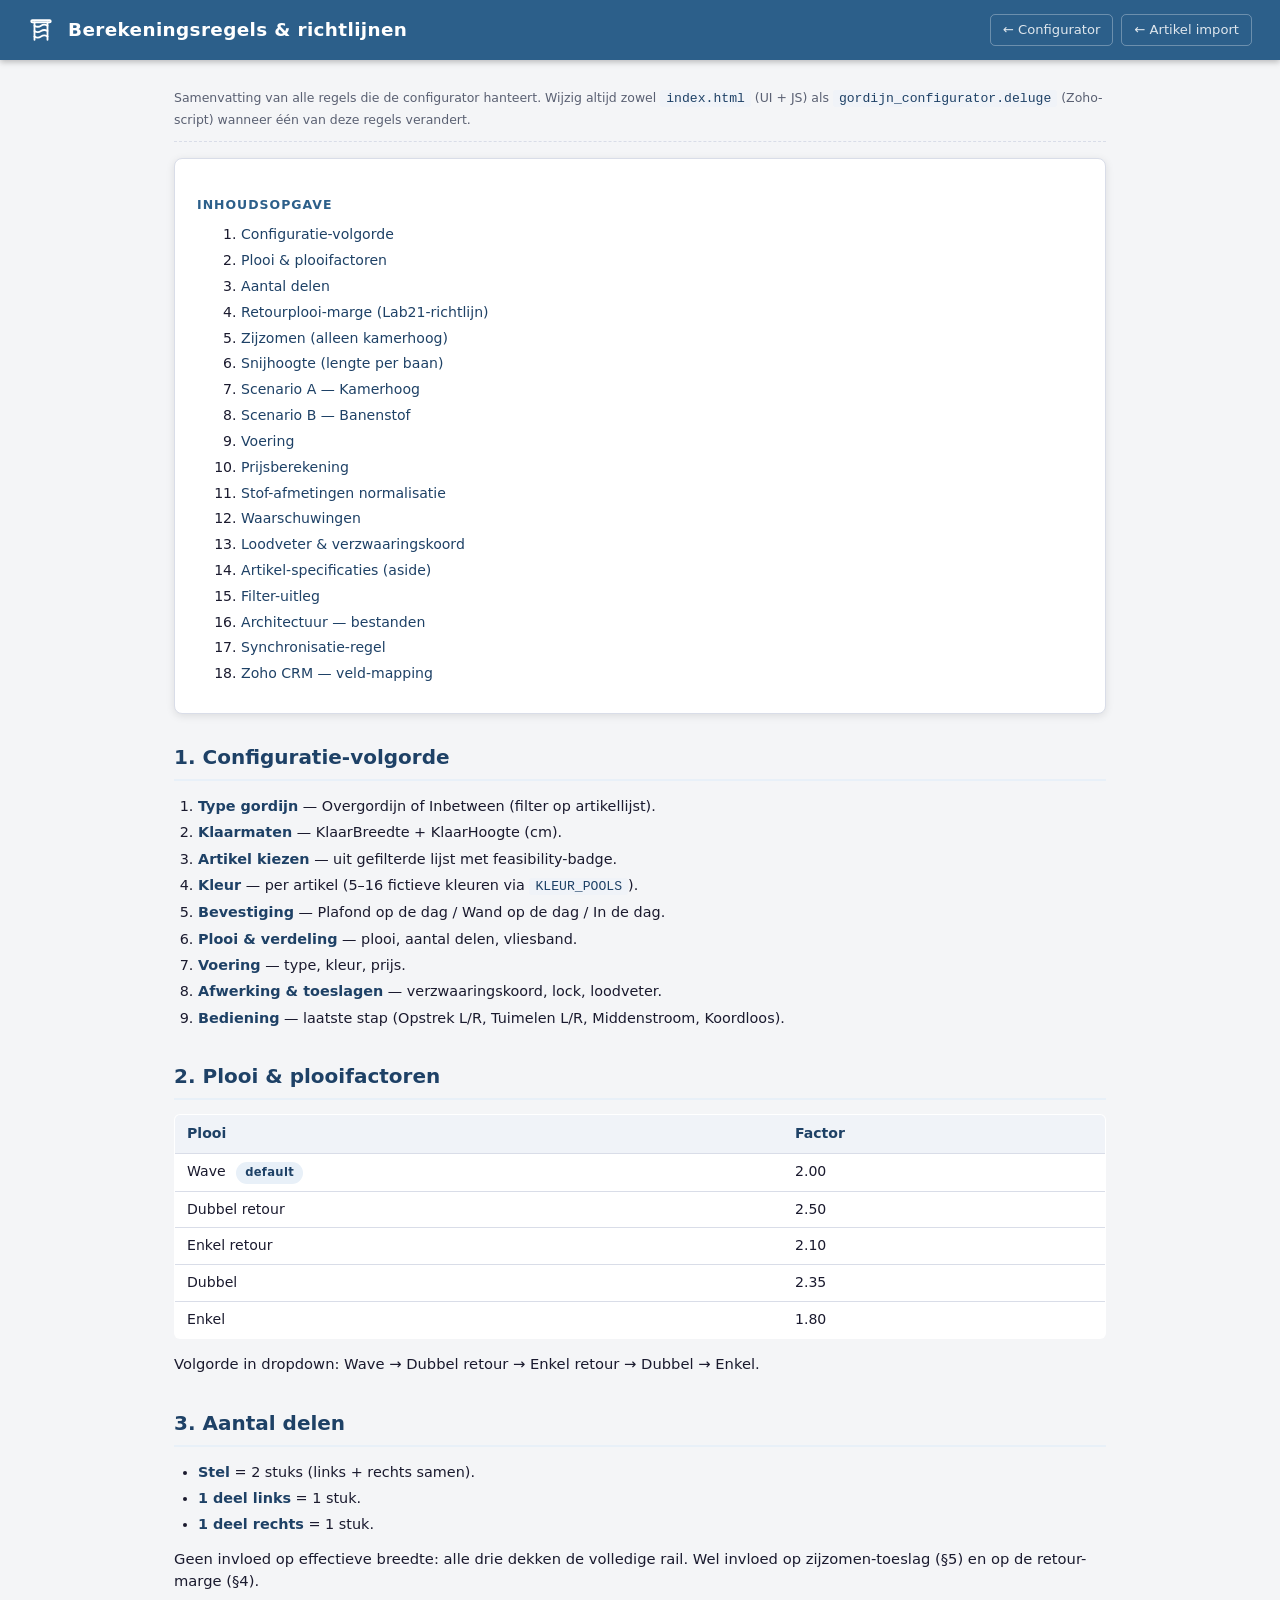
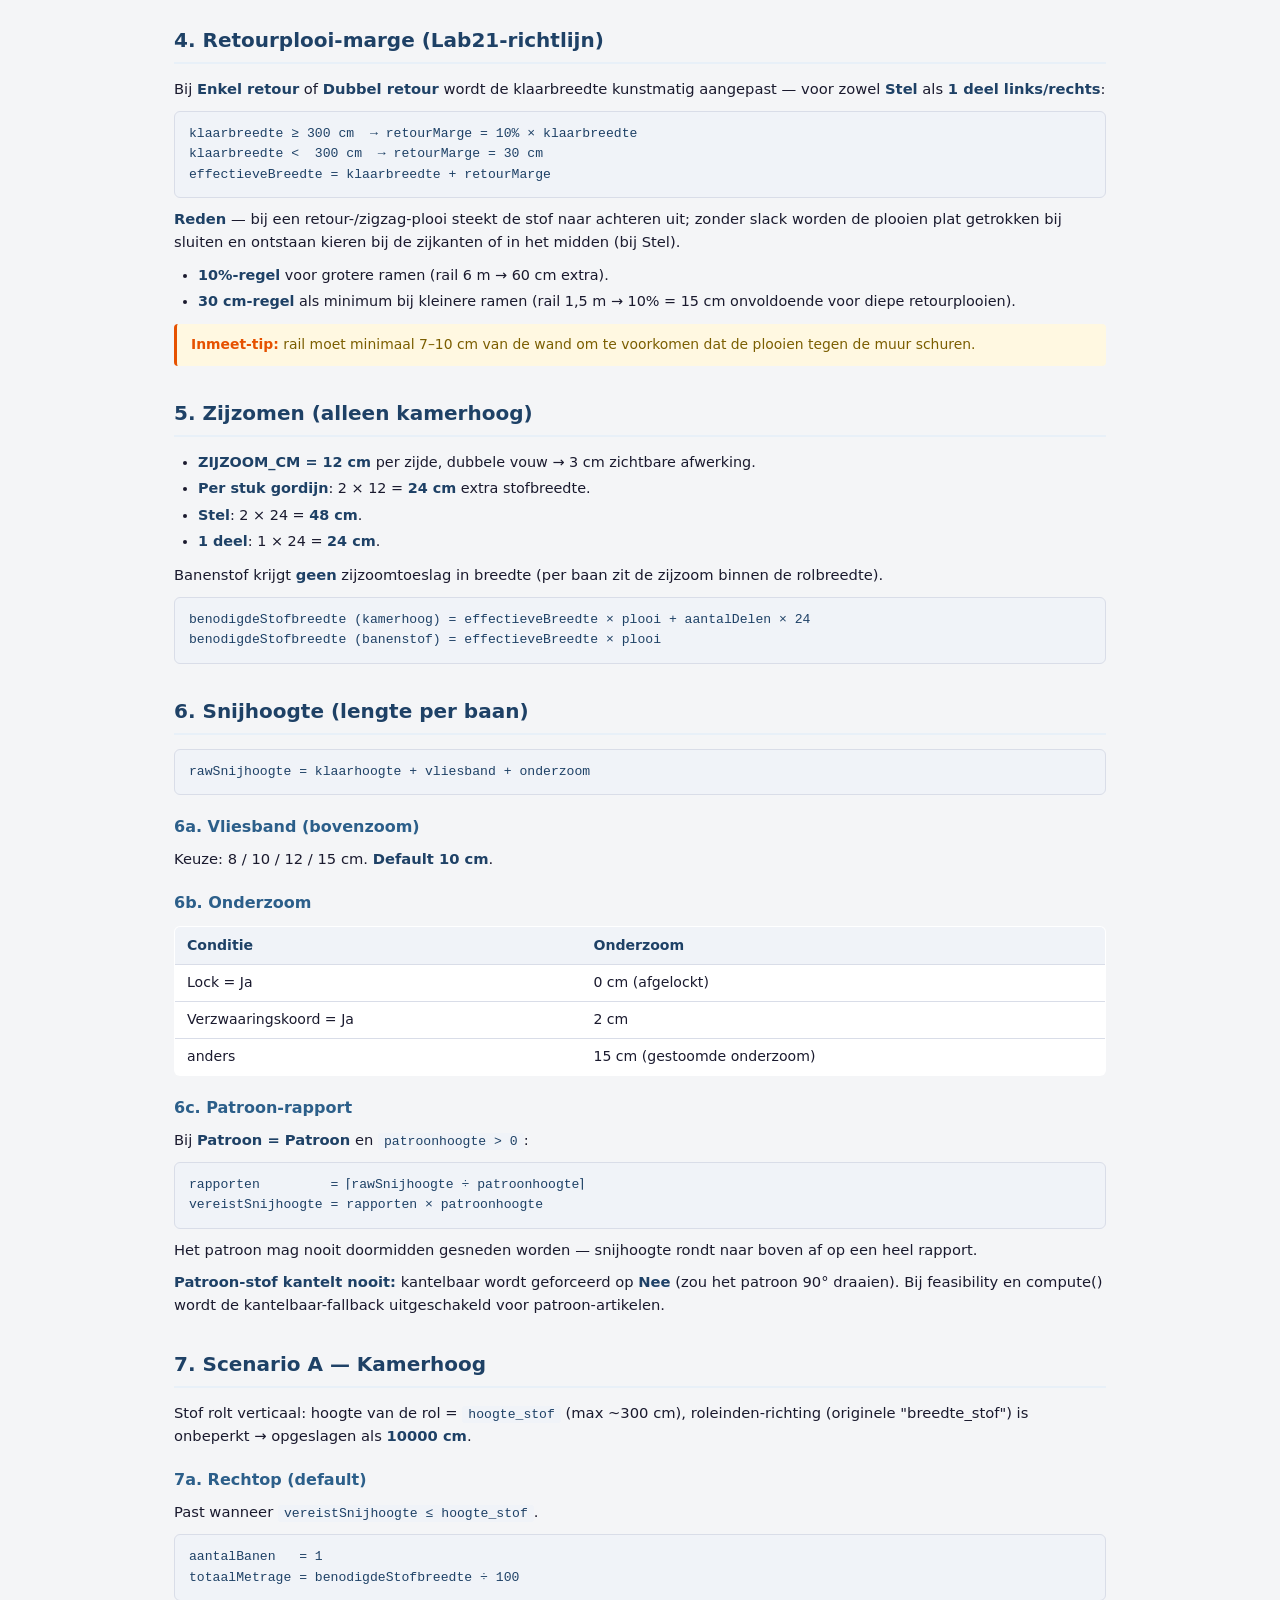
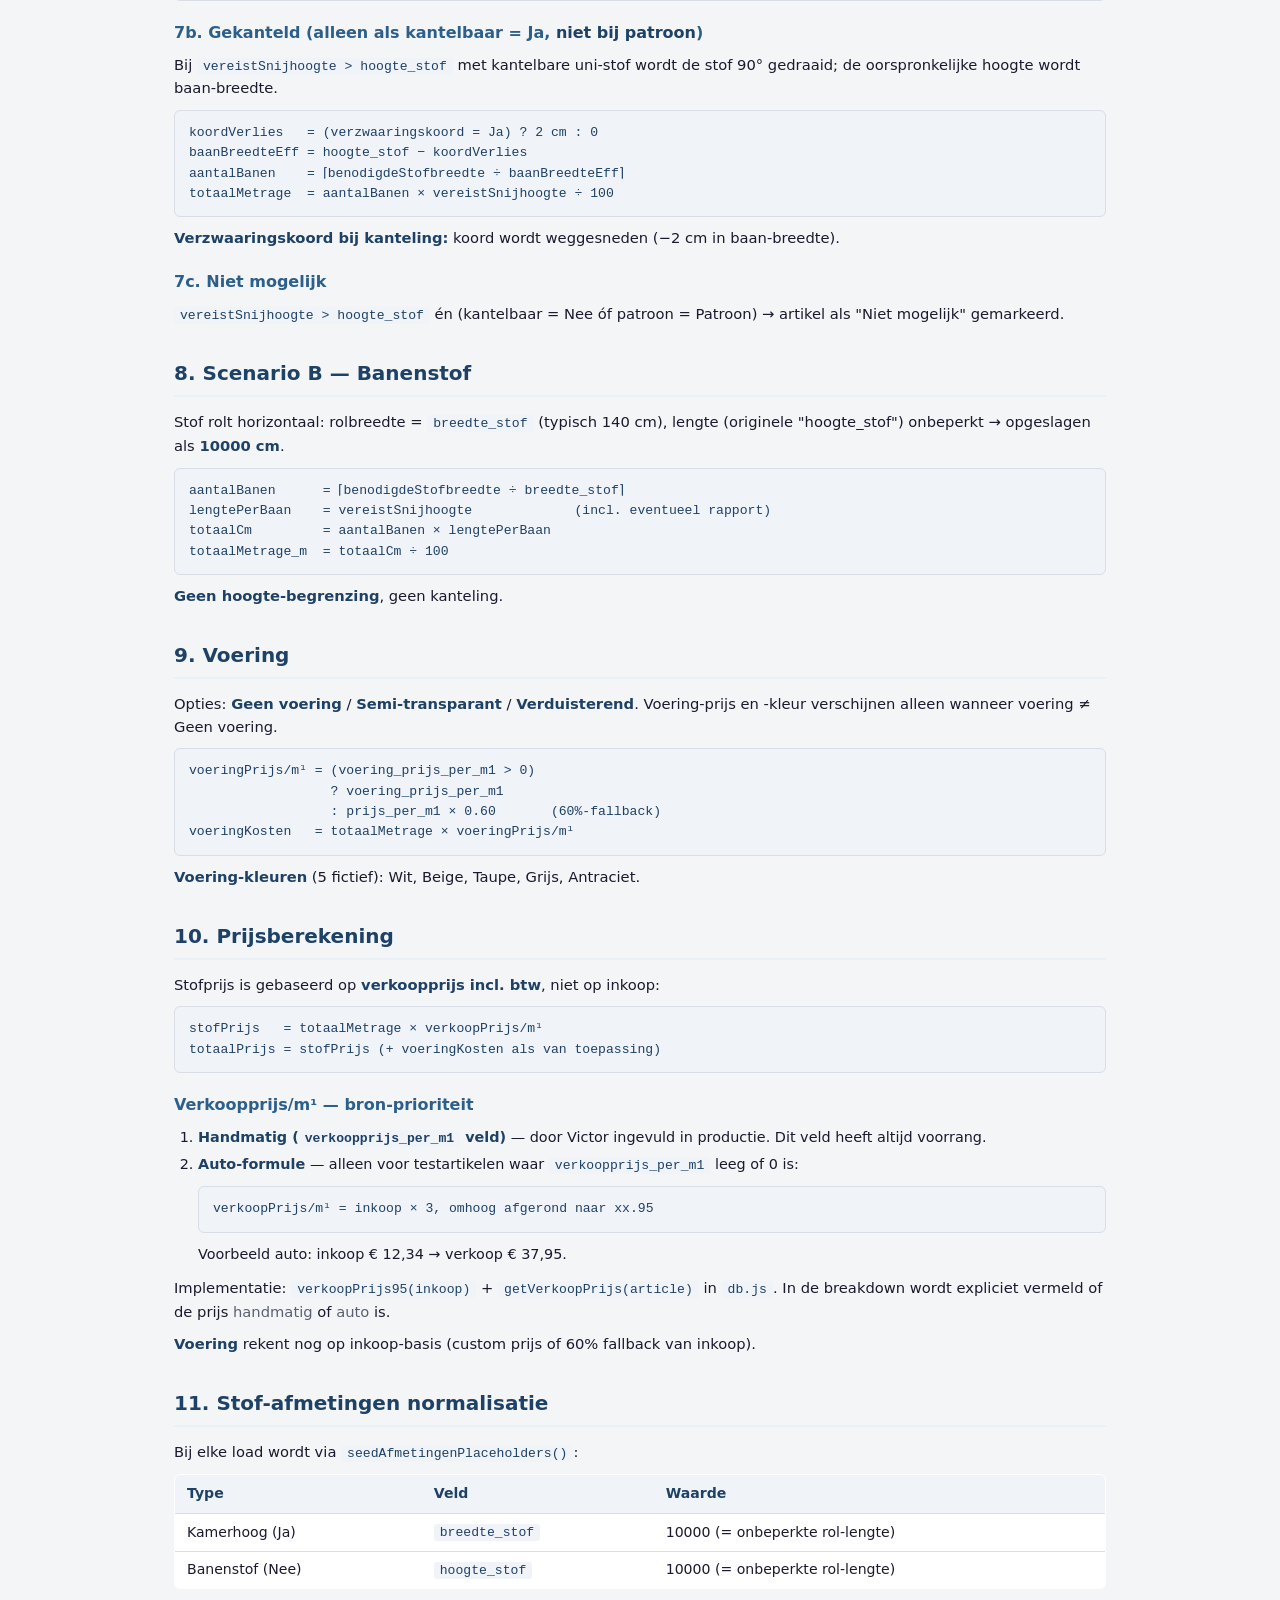
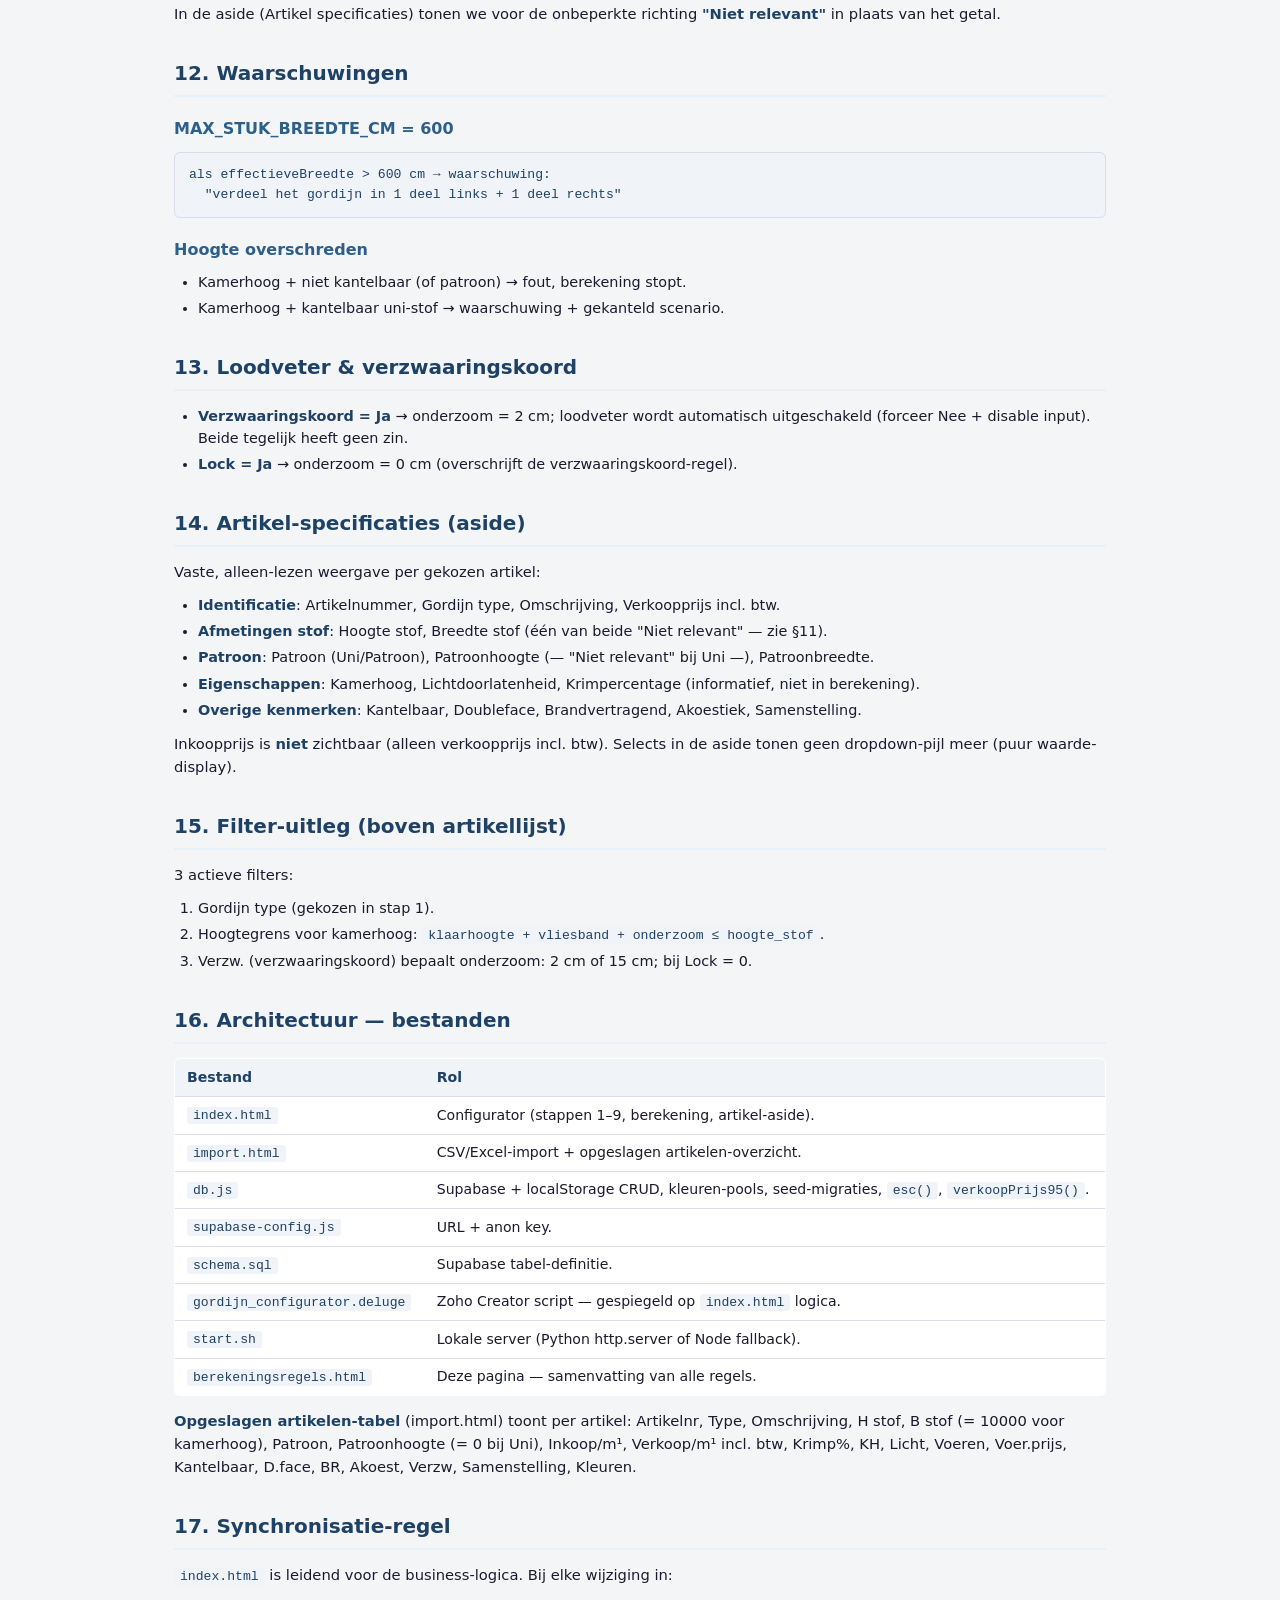
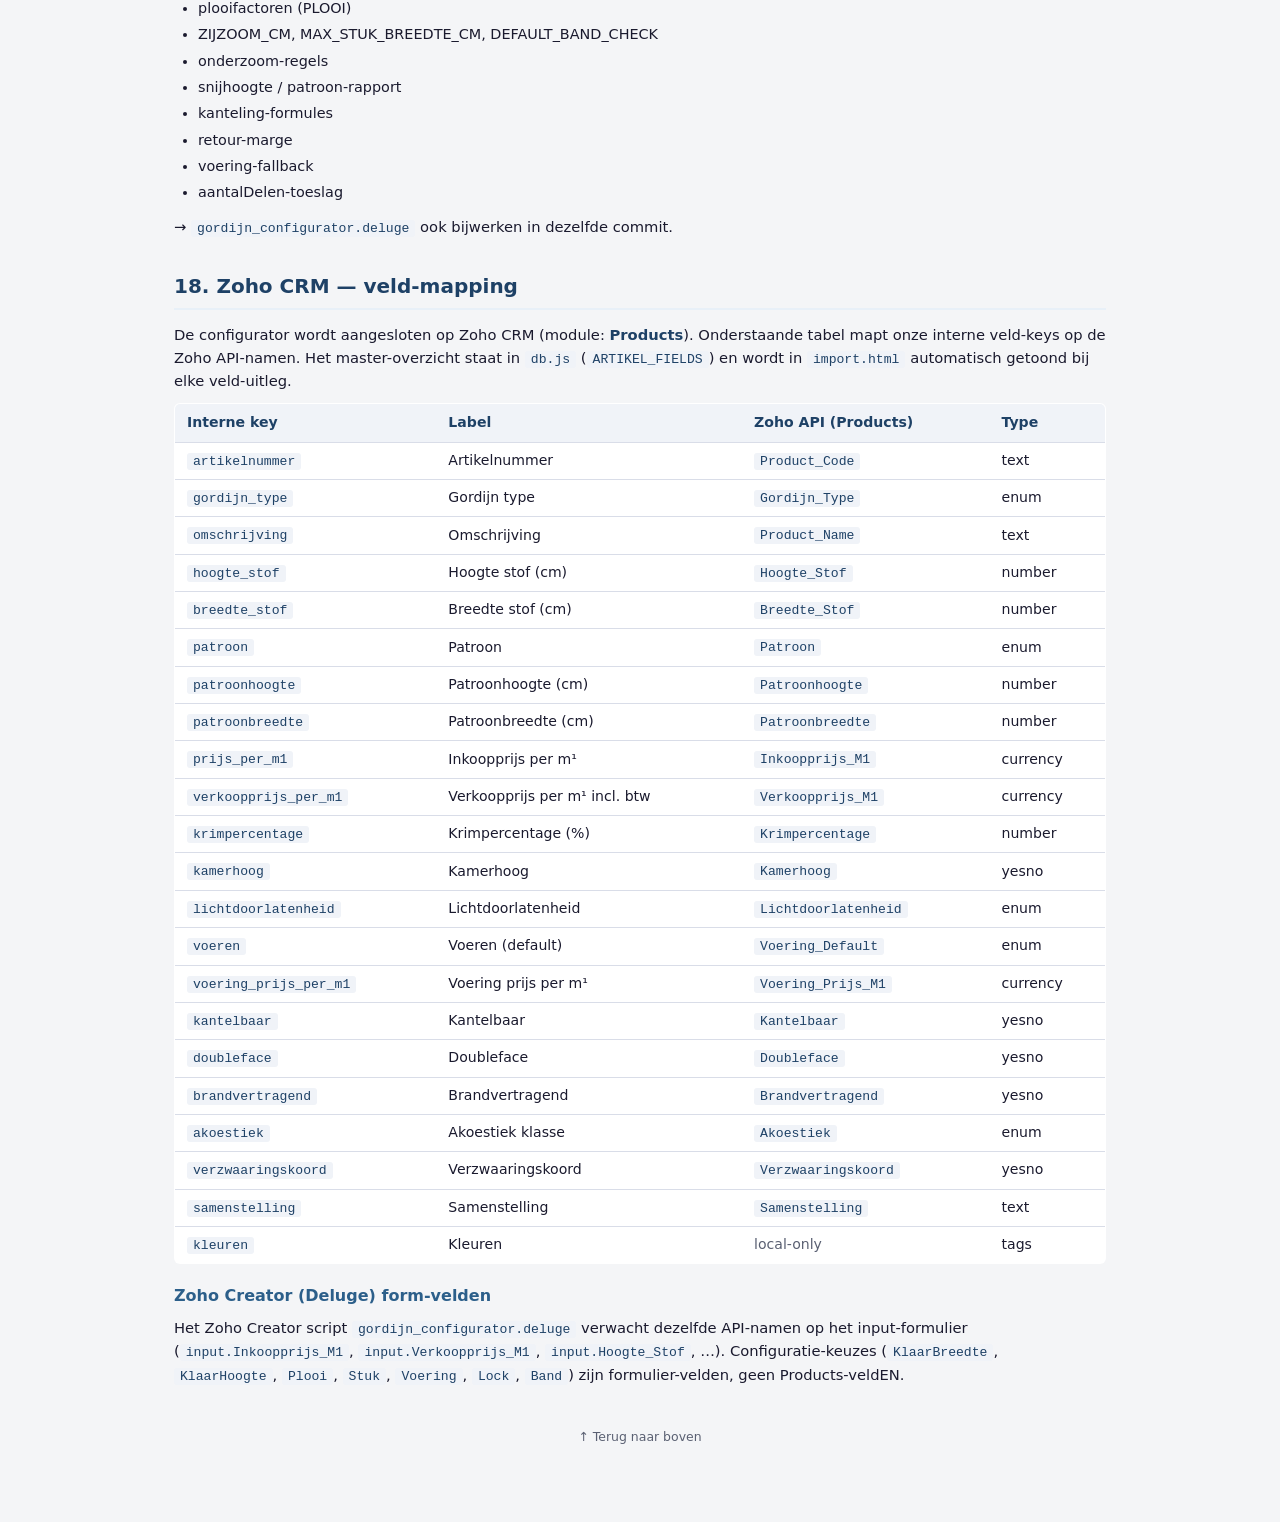
==== berekeningsregels.html @ d389c5d7 "Centralize ARTIKEL_FIELDS, add Zoho CRM mapping, refine pricing rules - ARTIKEL_FIELDS in db.js is n" ====
<!DOCTYPE html>
<html lang="nl">
<head>
  <meta charset="UTF-8" />
  <meta name="viewport" content="width=device-width, initial-scale=1.0" />
  <title>Berekeningsregels — Gordijn Configurator</title>
  <style>
    *, *::before, *::after { box-sizing: border-box; margin: 0; padding: 0; }

    :root {
      --bg:        #f4f5f7;
      --surface:   #ffffff;
      --border:    #d9dde8;
      --accent:    #2c5f8a;
      --accent-lt: #e8f0f8;
      --accent-dk: #1e4166;
      --success:   #2e7d32;
      --error:     #c62828;
      --warn:      #e65100;
      --text:      #1a1a2e;
      --muted:     #5a6072;
      --radius:    8px;
      --shadow:    0 2px 8px rgba(0,0,0,.10);
      --code-bg:   #f0f3f8;
    }

    body {
      font-family: 'Segoe UI', system-ui, sans-serif;
      background: var(--bg);
      color: var(--text);
      min-height: 100vh;
      line-height: 1.55;
    }

    header {
      background: var(--accent); color: #fff; padding: 14px 28px;
      display: flex; align-items: center; gap: 14px;
      box-shadow: 0 2px 6px rgba(0,0,0,.25);
      position: sticky; top: 0; z-index: 100;
    }
    header svg { flex-shrink: 0; }
    header h1 { font-size: 1.15rem; font-weight: 600; letter-spacing: .02em; }
    header nav { margin-left: auto; display: flex; gap: 8px; }
    header nav a {
      color: rgba(255,255,255,.85); text-decoration: none; font-size: .82rem;
      font-weight: 500; padding: 5px 12px; border-radius: 5px;
      border: 1px solid rgba(255,255,255,.3); transition: background .15s;
    }
    header nav a:hover { background: rgba(255,255,255,.15); color: #fff; }

    .page { max-width: 980px; margin: 0 auto; padding: 28px 24px 64px; }

    .toc {
      background: var(--surface); border: 1px solid var(--border);
      border-radius: var(--radius); padding: 16px 22px; margin-bottom: 28px;
      box-shadow: var(--shadow);
    }
    .toc h3 {
      font-size: .78rem; font-weight: 700; text-transform: uppercase;
      letter-spacing: .08em; color: var(--accent); margin-bottom: 10px;
    }
    .toc ol { padding-left: 20px; }
    .toc li { margin-bottom: 4px; font-size: .88rem; }
    .toc a { color: var(--accent-dk); text-decoration: none; }
    .toc a:hover { color: var(--accent); text-decoration: underline; }

    h2 {
      font-size: 1.25rem; font-weight: 700; color: var(--accent-dk);
      margin: 32px 0 14px; padding-bottom: 6px;
      border-bottom: 2px solid var(--accent-lt); scroll-margin-top: 80px;
    }
    h2:first-of-type { margin-top: 0; }
    h3 {
      font-size: 1rem; font-weight: 700; color: var(--accent);
      margin: 20px 0 8px;
    }

    p { margin-bottom: 10px; font-size: .92rem; }

    ul, ol { margin: 8px 0 12px 24px; }
    li { margin-bottom: 4px; font-size: .9rem; }

    pre {
      background: var(--code-bg); border: 1px solid var(--border);
      border-radius: 6px; padding: 12px 14px; margin: 10px 0;
      overflow-x: auto; font-family: 'Courier New', monospace;
      font-size: .82rem; color: var(--accent-dk);
    }
    code {
      background: var(--code-bg); padding: 1px 6px; border-radius: 3px;
      font-family: 'Courier New', monospace; font-size: .82rem;
      color: var(--accent-dk);
    }
    pre code { background: none; padding: 0; }

    table {
      width: 100%; border-collapse: collapse; margin: 10px 0 14px;
      font-size: .88rem; background: var(--surface);
      border: 1px solid var(--border); border-radius: 6px; overflow: hidden;
    }
    thead th {
      background: var(--code-bg); color: var(--accent-dk); font-weight: 700;
      padding: 8px 12px; text-align: left;
      border-bottom: 1px solid var(--border);
    }
    tbody td { padding: 7px 12px; border-bottom: 1px solid var(--border); }
    tbody tr:last-child td { border-bottom: none; }

    blockquote {
      border-left: 3px solid var(--warn); background: #fff8e1;
      padding: 10px 14px; margin: 10px 0; border-radius: 4px;
      font-size: .87rem; color: #7b5e00;
    }
    blockquote strong { color: var(--warn); }

    strong { color: var(--accent-dk); }
    em { color: var(--muted); font-style: normal; }

    .badge {
      display: inline-block; background: var(--accent-lt);
      color: var(--accent-dk); font-size: .72rem; font-weight: 700;
      padding: 2px 9px; border-radius: 12px; margin-left: 6px;
      letter-spacing: .03em;
    }

    .meta {
      font-size: .78rem; color: var(--muted); margin-bottom: 16px;
      padding-bottom: 12px; border-bottom: 1px dashed var(--border);
    }

    .top-link {
      display: inline-block; font-size: .78rem; color: var(--muted);
      text-decoration: none; margin-top: 8px;
    }
    .top-link:hover { color: var(--accent); }
  </style>
</head>
<body>

<header>
  <svg width="26" height="26" viewBox="0 0 24 24" fill="none" stroke="currentColor" stroke-width="1.7" stroke-linecap="round" stroke-linejoin="round">
    <rect x="3" y="3" width="18" height="2" rx="1"/>
    <line x1="6"  y1="5" x2="6"  y2="21"/>
    <line x1="18" y1="5" x2="18" y2="21"/>
    <path d="M6 8 Q9 10 12 8 Q15 6 18 8"/>
    <path d="M6 13 Q9 15 12 13 Q15 11 18 13"/>
    <path d="M6 18 Q9 20 12 18 Q15 16 18 18"/>
  </svg>
  <h1>Berekeningsregels &amp; richtlijnen</h1>
  <nav>
    <a href="index.html">&larr; Configurator</a>
    <a href="import.html">&larr; Artikel import</a>
  </nav>
</header>

<div class="page" id="top">

  <p class="meta">Samenvatting van alle regels die de configurator hanteert. Wijzig altijd zowel <code>index.html</code> (UI + JS) als <code>gordijn_configurator.deluge</code> (Zoho-script) wanneer één van deze regels verandert.</p>

  <div class="toc">
    <h3>Inhoudsopgave</h3>
    <ol>
      <li><a href="#s1">Configuratie-volgorde</a></li>
      <li><a href="#s2">Plooi &amp; plooifactoren</a></li>
      <li><a href="#s3">Aantal delen</a></li>
      <li><a href="#s4">Retourplooi-marge (Lab21-richtlijn)</a></li>
      <li><a href="#s5">Zijzomen (alleen kamerhoog)</a></li>
      <li><a href="#s6">Snijhoogte (lengte per baan)</a></li>
      <li><a href="#s7">Scenario A &mdash; Kamerhoog</a></li>
      <li><a href="#s8">Scenario B &mdash; Banenstof</a></li>
      <li><a href="#s9">Voering</a></li>
      <li><a href="#s10">Prijsberekening</a></li>
      <li><a href="#s11">Stof-afmetingen normalisatie</a></li>
      <li><a href="#s12">Waarschuwingen</a></li>
      <li><a href="#s13">Loodveter &amp; verzwaaringskoord</a></li>
      <li><a href="#s14">Artikel-specificaties (aside)</a></li>
      <li><a href="#s15">Filter-uitleg</a></li>
      <li><a href="#s16">Architectuur &mdash; bestanden</a></li>
      <li><a href="#s17">Synchronisatie-regel</a></li>
      <li><a href="#s18">Zoho CRM &mdash; veld-mapping</a></li>
    </ol>
  </div>

  <h2 id="s1">1. Configuratie-volgorde</h2>
  <ol>
    <li><strong>Type gordijn</strong> &mdash; Overgordijn of Inbetween (filter op artikellijst).</li>
    <li><strong>Klaarmaten</strong> &mdash; KlaarBreedte + KlaarHoogte (cm).</li>
    <li><strong>Artikel kiezen</strong> &mdash; uit gefilterde lijst met feasibility-badge.</li>
    <li><strong>Kleur</strong> &mdash; per artikel (5&ndash;16 fictieve kleuren via <code>KLEUR_POOLS</code>).</li>
    <li><strong>Bevestiging</strong> &mdash; Plafond op de dag / Wand op de dag / In de dag.</li>
    <li><strong>Plooi &amp; verdeling</strong> &mdash; plooi, aantal delen, vliesband.</li>
    <li><strong>Voering</strong> &mdash; type, kleur, prijs.</li>
    <li><strong>Afwerking &amp; toeslagen</strong> &mdash; verzwaaringskoord, lock, loodveter.</li>
    <li><strong>Bediening</strong> &mdash; laatste stap (Opstrek L/R, Tuimelen L/R, Middenstroom, Koordloos).</li>
  </ol>

  <h2 id="s2">2. Plooi &amp; plooifactoren</h2>
  <table>
    <thead><tr><th>Plooi</th><th>Factor</th></tr></thead>
    <tbody>
      <tr><td>Wave <span class="badge">default</span></td><td>2.00</td></tr>
      <tr><td>Dubbel retour</td><td>2.50</td></tr>
      <tr><td>Enkel retour</td><td>2.10</td></tr>
      <tr><td>Dubbel</td><td>2.35</td></tr>
      <tr><td>Enkel</td><td>1.80</td></tr>
    </tbody>
  </table>
  <p>Volgorde in dropdown: Wave &rarr; Dubbel retour &rarr; Enkel retour &rarr; Dubbel &rarr; Enkel.</p>

  <h2 id="s3">3. Aantal delen</h2>
  <ul>
    <li><strong>Stel</strong> = 2 stuks (links + rechts samen).</li>
    <li><strong>1 deel links</strong> = 1 stuk.</li>
    <li><strong>1 deel rechts</strong> = 1 stuk.</li>
  </ul>
  <p>Geen invloed op effectieve breedte: alle drie dekken de volledige rail. Wel invloed op zijzomen-toeslag (&sect;5) en op de retour-marge (&sect;4).</p>

  <h2 id="s4">4. Retourplooi-marge (Lab21-richtlijn)</h2>
  <p>Bij <strong>Enkel retour</strong> of <strong>Dubbel retour</strong> wordt de klaarbreedte kunstmatig aangepast &mdash; voor zowel <strong>Stel</strong> als <strong>1 deel links/rechts</strong>:</p>
  <pre>klaarbreedte &ge; 300 cm  &rarr; retourMarge = 10% &times; klaarbreedte
klaarbreedte &lt;  300 cm  &rarr; retourMarge = 30 cm
effectieveBreedte = klaarbreedte + retourMarge</pre>
  <p><strong>Reden</strong> &mdash; bij een retour-/zigzag-plooi steekt de stof naar achteren uit; zonder slack worden de plooien plat getrokken bij sluiten en ontstaan kieren bij de zijkanten of in het midden (bij Stel).</p>
  <ul>
    <li><strong>10%-regel</strong> voor grotere ramen (rail 6 m &rarr; 60 cm extra).</li>
    <li><strong>30 cm-regel</strong> als minimum bij kleinere ramen (rail 1,5 m &rarr; 10% = 15 cm onvoldoende voor diepe retourplooien).</li>
  </ul>
  <blockquote><strong>Inmeet-tip:</strong> rail moet minimaal 7&ndash;10 cm van de wand om te voorkomen dat de plooien tegen de muur schuren.</blockquote>

  <h2 id="s5">5. Zijzomen (alleen kamerhoog)</h2>
  <ul>
    <li><strong>ZIJZOOM_CM = 12 cm</strong> per zijde, dubbele vouw &rarr; 3 cm zichtbare afwerking.</li>
    <li><strong>Per stuk gordijn</strong>: 2 &times; 12 = <strong>24 cm</strong> extra stofbreedte.</li>
    <li><strong>Stel</strong>: 2 &times; 24 = <strong>48 cm</strong>.</li>
    <li><strong>1 deel</strong>: 1 &times; 24 = <strong>24 cm</strong>.</li>
  </ul>
  <p>Banenstof krijgt <strong>geen</strong> zijzoomtoeslag in breedte (per baan zit de zijzoom binnen de rolbreedte).</p>
  <pre>benodigdeStofbreedte (kamerhoog) = effectieveBreedte &times; plooi + aantalDelen &times; 24
benodigdeStofbreedte (banenstof) = effectieveBreedte &times; plooi</pre>

  <h2 id="s6">6. Snijhoogte (lengte per baan)</h2>
  <pre>rawSnijhoogte = klaarhoogte + vliesband + onderzoom</pre>

  <h3>6a. Vliesband (bovenzoom)</h3>
  <p>Keuze: 8 / 10 / 12 / 15 cm. <strong>Default 10 cm</strong>.</p>

  <h3>6b. Onderzoom</h3>
  <table>
    <thead><tr><th>Conditie</th><th>Onderzoom</th></tr></thead>
    <tbody>
      <tr><td>Lock = Ja</td><td>0 cm (afgelockt)</td></tr>
      <tr><td>Verzwaaringskoord = Ja</td><td>2 cm</td></tr>
      <tr><td>anders</td><td>15 cm (gestoomde onderzoom)</td></tr>
    </tbody>
  </table>

  <h3>6c. Patroon-rapport</h3>
  <p>Bij <strong>Patroon = Patroon</strong> en <code>patroonhoogte &gt; 0</code>:</p>
  <pre>rapporten         = &lceil;rawSnijhoogte &divide; patroonhoogte&rceil;
vereistSnijhoogte = rapporten &times; patroonhoogte</pre>
  <p>Het patroon mag nooit doormidden gesneden worden &mdash; snijhoogte rondt naar boven af op een heel rapport.</p>
  <p><strong>Patroon-stof kantelt nooit:</strong> kantelbaar wordt geforceerd op <strong>Nee</strong> (zou het patroon 90&deg; draaien). Bij feasibility en compute() wordt de kantelbaar-fallback uitgeschakeld voor patroon-artikelen.</p>

  <h2 id="s7">7. Scenario A &mdash; Kamerhoog</h2>
  <p>Stof rolt verticaal: hoogte van de rol = <code>hoogte_stof</code> (max ~300 cm), roleinden-richting (originele "breedte_stof") is onbeperkt &rarr; opgeslagen als <strong>10000 cm</strong>.</p>

  <h3>7a. Rechtop (default)</h3>
  <p>Past wanneer <code>vereistSnijhoogte &le; hoogte_stof</code>.</p>
  <pre>aantalBanen   = 1
totaalMetrage = benodigdeStofbreedte &divide; 100</pre>

  <h3>7b. Gekanteld (alleen als kantelbaar = Ja, <strong>niet bij patroon</strong>)</h3>
  <p>Bij <code>vereistSnijhoogte &gt; hoogte_stof</code> met kantelbare uni-stof wordt de stof 90&deg; gedraaid; de oorspronkelijke hoogte wordt baan-breedte.</p>
  <pre>koordVerlies   = (verzwaaringskoord = Ja) ? 2 cm : 0
baanBreedteEff = hoogte_stof &minus; koordVerlies
aantalBanen    = &lceil;benodigdeStofbreedte &divide; baanBreedteEff&rceil;
totaalMetrage  = aantalBanen &times; vereistSnijhoogte &divide; 100</pre>
  <p><strong>Verzwaaringskoord bij kanteling:</strong> koord wordt weggesneden (&minus;2 cm in baan-breedte).</p>

  <h3>7c. Niet mogelijk</h3>
  <p><code>vereistSnijhoogte &gt; hoogte_stof</code> &eacute;n (kantelbaar = Nee &oacute;f patroon = Patroon) &rarr; artikel als "Niet mogelijk" gemarkeerd.</p>

  <h2 id="s8">8. Scenario B &mdash; Banenstof</h2>
  <p>Stof rolt horizontaal: rolbreedte = <code>breedte_stof</code> (typisch 140 cm), lengte (originele "hoogte_stof") onbeperkt &rarr; opgeslagen als <strong>10000 cm</strong>.</p>
  <pre>aantalBanen      = &lceil;benodigdeStofbreedte &divide; breedte_stof&rceil;
lengtePerBaan    = vereistSnijhoogte             (incl. eventueel rapport)
totaalCm         = aantalBanen &times; lengtePerBaan
totaalMetrage_m  = totaalCm &divide; 100</pre>
  <p><strong>Geen hoogte-begrenzing</strong>, geen kanteling.</p>

  <h2 id="s9">9. Voering</h2>
  <p>Opties: <strong>Geen voering</strong> / <strong>Semi-transparant</strong> / <strong>Verduisterend</strong>. Voering-prijs en -kleur verschijnen alleen wanneer voering &ne; Geen voering.</p>
  <pre>voeringPrijs/m¹ = (voering_prijs_per_m1 &gt; 0)
                  ? voering_prijs_per_m1
                  : prijs_per_m1 &times; 0.60       (60%-fallback)
voeringKosten   = totaalMetrage &times; voeringPrijs/m¹</pre>
  <p><strong>Voering-kleuren</strong> (5 fictief): Wit, Beige, Taupe, Grijs, Antraciet.</p>

  <h2 id="s10">10. Prijsberekening</h2>
  <p>Stofprijs is gebaseerd op <strong>verkoopprijs incl. btw</strong>, niet op inkoop:</p>
  <pre>stofPrijs   = totaalMetrage &times; verkoopPrijs/m¹
totaalPrijs = stofPrijs (+ voeringKosten als van toepassing)</pre>

  <h3>Verkoopprijs/m¹ &mdash; bron-prioriteit</h3>
  <ol>
    <li><strong>Handmatig (<code>verkoopprijs_per_m1</code> veld)</strong> &mdash; door Victor ingevuld in productie. Dit veld heeft altijd voorrang.</li>
    <li><strong>Auto-formule</strong> &mdash; alleen voor testartikelen waar <code>verkoopprijs_per_m1</code> leeg of 0 is:
      <pre>verkoopPrijs/m¹ = inkoop &times; 3, omhoog afgerond naar xx.95</pre>
      Voorbeeld auto: inkoop &euro;&nbsp;12,34 &rarr; verkoop &euro;&nbsp;37,95.
    </li>
  </ol>
  <p>Implementatie: <code>verkoopPrijs95(inkoop)</code> + <code>getVerkoopPrijs(article)</code> in <code>db.js</code>. In de breakdown wordt expliciet vermeld of de prijs <em>handmatig</em> of <em>auto</em> is.</p>
  <p><strong>Voering</strong> rekent nog op inkoop-basis (custom prijs of 60% fallback van inkoop).</p>

  <h2 id="s11">11. Stof-afmetingen normalisatie</h2>
  <p>Bij elke load wordt via <code>seedAfmetingenPlaceholders()</code>:</p>
  <table>
    <thead><tr><th>Type</th><th>Veld</th><th>Waarde</th></tr></thead>
    <tbody>
      <tr><td>Kamerhoog (Ja)</td><td><code>breedte_stof</code></td><td>10000 (= onbeperkte rol-lengte)</td></tr>
      <tr><td>Banenstof (Nee)</td><td><code>hoogte_stof</code></td><td>10000 (= onbeperkte rol-lengte)</td></tr>
    </tbody>
  </table>
  <p>In de aside (Artikel specificaties) tonen we voor de onbeperkte richting <strong>"Niet relevant"</strong> in plaats van het getal.</p>

  <h2 id="s12">12. Waarschuwingen</h2>

  <h3>MAX_STUK_BREEDTE_CM = 600</h3>
  <pre>als effectieveBreedte &gt; 600 cm &rarr; waarschuwing:
  "verdeel het gordijn in 1 deel links + 1 deel rechts"</pre>

  <h3>Hoogte overschreden</h3>
  <ul>
    <li>Kamerhoog + niet kantelbaar (of patroon) &rarr; fout, berekening stopt.</li>
    <li>Kamerhoog + kantelbaar uni-stof &rarr; waarschuwing + gekanteld scenario.</li>
  </ul>

  <h2 id="s13">13. Loodveter &amp; verzwaaringskoord</h2>
  <ul>
    <li><strong>Verzwaaringskoord = Ja</strong> &rarr; onderzoom = 2 cm; loodveter wordt automatisch uitgeschakeld (forceer Nee + disable input). Beide tegelijk heeft geen zin.</li>
    <li><strong>Lock = Ja</strong> &rarr; onderzoom = 0 cm (overschrijft de verzwaaringskoord-regel).</li>
  </ul>

  <h2 id="s14">14. Artikel-specificaties (aside)</h2>
  <p>Vaste, alleen-lezen weergave per gekozen artikel:</p>
  <ul>
    <li><strong>Identificatie</strong>: Artikelnummer, Gordijn type, Omschrijving, Verkoopprijs incl. btw.</li>
    <li><strong>Afmetingen stof</strong>: Hoogte stof, Breedte stof (&eacute;&eacute;n van beide "Niet relevant" &mdash; zie &sect;11).</li>
    <li><strong>Patroon</strong>: Patroon (Uni/Patroon), Patroonhoogte (&mdash; "Niet relevant" bij Uni &mdash;), Patroonbreedte.</li>
    <li><strong>Eigenschappen</strong>: Kamerhoog, Lichtdoorlatenheid, Krimpercentage (informatief, niet in berekening).</li>
    <li><strong>Overige kenmerken</strong>: Kantelbaar, Doubleface, Brandvertragend, Akoestiek, Samenstelling.</li>
  </ul>
  <p>Inkoopprijs is <strong>niet</strong> zichtbaar (alleen verkoopprijs incl. btw). Selects in de aside tonen geen dropdown-pijl meer (puur waarde-display).</p>

  <h2 id="s15">15. Filter-uitleg (boven artikellijst)</h2>
  <p>3 actieve filters:</p>
  <ol>
    <li>Gordijn type (gekozen in stap 1).</li>
    <li>Hoogtegrens voor kamerhoog: <code>klaarhoogte + vliesband + onderzoom &le; hoogte_stof</code>.</li>
    <li>Verzw. (verzwaaringskoord) bepaalt onderzoom: 2 cm of 15 cm; bij Lock = 0.</li>
  </ol>

  <h2 id="s16">16. Architectuur &mdash; bestanden</h2>
  <table>
    <thead><tr><th>Bestand</th><th>Rol</th></tr></thead>
    <tbody>
      <tr><td><code>index.html</code></td><td>Configurator (stappen 1&ndash;9, berekening, artikel-aside).</td></tr>
      <tr><td><code>import.html</code></td><td>CSV/Excel-import + opgeslagen artikelen-overzicht.</td></tr>
      <tr><td><code>db.js</code></td><td>Supabase + localStorage CRUD, kleuren-pools, seed-migraties, <code>esc()</code>, <code>verkoopPrijs95()</code>.</td></tr>
      <tr><td><code>supabase-config.js</code></td><td>URL + anon key.</td></tr>
      <tr><td><code>schema.sql</code></td><td>Supabase tabel-definitie.</td></tr>
      <tr><td><code>gordijn_configurator.deluge</code></td><td>Zoho Creator script &mdash; gespiegeld op <code>index.html</code> logica.</td></tr>
      <tr><td><code>start.sh</code></td><td>Lokale server (Python http.server of Node fallback).</td></tr>
      <tr><td><code>berekeningsregels.html</code></td><td>Deze pagina &mdash; samenvatting van alle regels.</td></tr>
    </tbody>
  </table>
  <p><strong>Opgeslagen artikelen-tabel</strong> (import.html) toont per artikel: Artikelnr, Type, Omschrijving, H stof, B stof (= 10000 voor kamerhoog), Patroon, Patroonhoogte (= 0 bij Uni), Inkoop/m¹, Verkoop/m¹ incl. btw, Krimp%, KH, Licht, Voeren, Voer.prijs, Kantelbaar, D.face, BR, Akoest, Verzw, Samenstelling, Kleuren.</p>

  <h2 id="s17">17. Synchronisatie-regel</h2>
  <p><code>index.html</code> is leidend voor de business-logica. Bij elke wijziging in:</p>
  <ul>
    <li>plooifactoren (PLOOI)</li>
    <li>ZIJZOOM_CM, MAX_STUK_BREEDTE_CM, DEFAULT_BAND_CHECK</li>
    <li>onderzoom-regels</li>
    <li>snijhoogte / patroon-rapport</li>
    <li>kanteling-formules</li>
    <li>retour-marge</li>
    <li>voering-fallback</li>
    <li>aantalDelen-toeslag</li>
  </ul>
  <p>&rarr; <code>gordijn_configurator.deluge</code> ook bijwerken in dezelfde commit.</p>

  <h2 id="s18">18. Zoho CRM &mdash; veld-mapping</h2>
  <p>De configurator wordt aangesloten op Zoho CRM (module: <strong>Products</strong>). Onderstaande tabel mapt onze interne veld-keys op de Zoho API-namen. Het master-overzicht staat in <code>db.js</code> (<code>ARTIKEL_FIELDS</code>) en wordt in <code>import.html</code> automatisch getoond bij elke veld-uitleg.</p>
  <table>
    <thead><tr><th>Interne key</th><th>Label</th><th>Zoho API (Products)</th><th>Type</th></tr></thead>
    <tbody>
      <tr><td><code>artikelnummer</code></td><td>Artikelnummer</td><td><code>Product_Code</code></td><td>text</td></tr>
      <tr><td><code>gordijn_type</code></td><td>Gordijn type</td><td><code>Gordijn_Type</code></td><td>enum</td></tr>
      <tr><td><code>omschrijving</code></td><td>Omschrijving</td><td><code>Product_Name</code></td><td>text</td></tr>
      <tr><td><code>hoogte_stof</code></td><td>Hoogte stof (cm)</td><td><code>Hoogte_Stof</code></td><td>number</td></tr>
      <tr><td><code>breedte_stof</code></td><td>Breedte stof (cm)</td><td><code>Breedte_Stof</code></td><td>number</td></tr>
      <tr><td><code>patroon</code></td><td>Patroon</td><td><code>Patroon</code></td><td>enum</td></tr>
      <tr><td><code>patroonhoogte</code></td><td>Patroonhoogte (cm)</td><td><code>Patroonhoogte</code></td><td>number</td></tr>
      <tr><td><code>patroonbreedte</code></td><td>Patroonbreedte (cm)</td><td><code>Patroonbreedte</code></td><td>number</td></tr>
      <tr><td><code>prijs_per_m1</code></td><td>Inkoopprijs per m¹</td><td><code>Inkoopprijs_M1</code></td><td>currency</td></tr>
      <tr><td><code>verkoopprijs_per_m1</code></td><td>Verkoopprijs per m¹ incl. btw</td><td><code>Verkoopprijs_M1</code></td><td>currency</td></tr>
      <tr><td><code>krimpercentage</code></td><td>Krimpercentage (%)</td><td><code>Krimpercentage</code></td><td>number</td></tr>
      <tr><td><code>kamerhoog</code></td><td>Kamerhoog</td><td><code>Kamerhoog</code></td><td>yesno</td></tr>
      <tr><td><code>lichtdoorlatenheid</code></td><td>Lichtdoorlatenheid</td><td><code>Lichtdoorlatenheid</code></td><td>enum</td></tr>
      <tr><td><code>voeren</code></td><td>Voeren (default)</td><td><code>Voering_Default</code></td><td>enum</td></tr>
      <tr><td><code>voering_prijs_per_m1</code></td><td>Voering prijs per m¹</td><td><code>Voering_Prijs_M1</code></td><td>currency</td></tr>
      <tr><td><code>kantelbaar</code></td><td>Kantelbaar</td><td><code>Kantelbaar</code></td><td>yesno</td></tr>
      <tr><td><code>doubleface</code></td><td>Doubleface</td><td><code>Doubleface</code></td><td>yesno</td></tr>
      <tr><td><code>brandvertragend</code></td><td>Brandvertragend</td><td><code>Brandvertragend</code></td><td>yesno</td></tr>
      <tr><td><code>akoestiek</code></td><td>Akoestiek klasse</td><td><code>Akoestiek</code></td><td>enum</td></tr>
      <tr><td><code>verzwaaringskoord</code></td><td>Verzwaaringskoord</td><td><code>Verzwaaringskoord</code></td><td>yesno</td></tr>
      <tr><td><code>samenstelling</code></td><td>Samenstelling</td><td><code>Samenstelling</code></td><td>text</td></tr>
      <tr><td><code>kleuren</code></td><td>Kleuren</td><td><em>local-only</em></td><td>tags</td></tr>
    </tbody>
  </table>

  <h3>Zoho Creator (Deluge) form-velden</h3>
  <p>Het Zoho Creator script <code>gordijn_configurator.deluge</code> verwacht dezelfde API-namen op het input-formulier (<code>input.Inkoopprijs_M1</code>, <code>input.Verkoopprijs_M1</code>, <code>input.Hoogte_Stof</code>, &hellip;). Configuratie-keuzes (<code>KlaarBreedte</code>, <code>KlaarHoogte</code>, <code>Plooi</code>, <code>Stuk</code>, <code>Voering</code>, <code>Lock</code>, <code>Band</code>) zijn formulier-velden, geen Products-veldEN.</p>

  <p style="text-align:center;margin-top:32px"><a href="#top" class="top-link">&uarr; Terug naar boven</a></p>

</div>

</body>
</html>
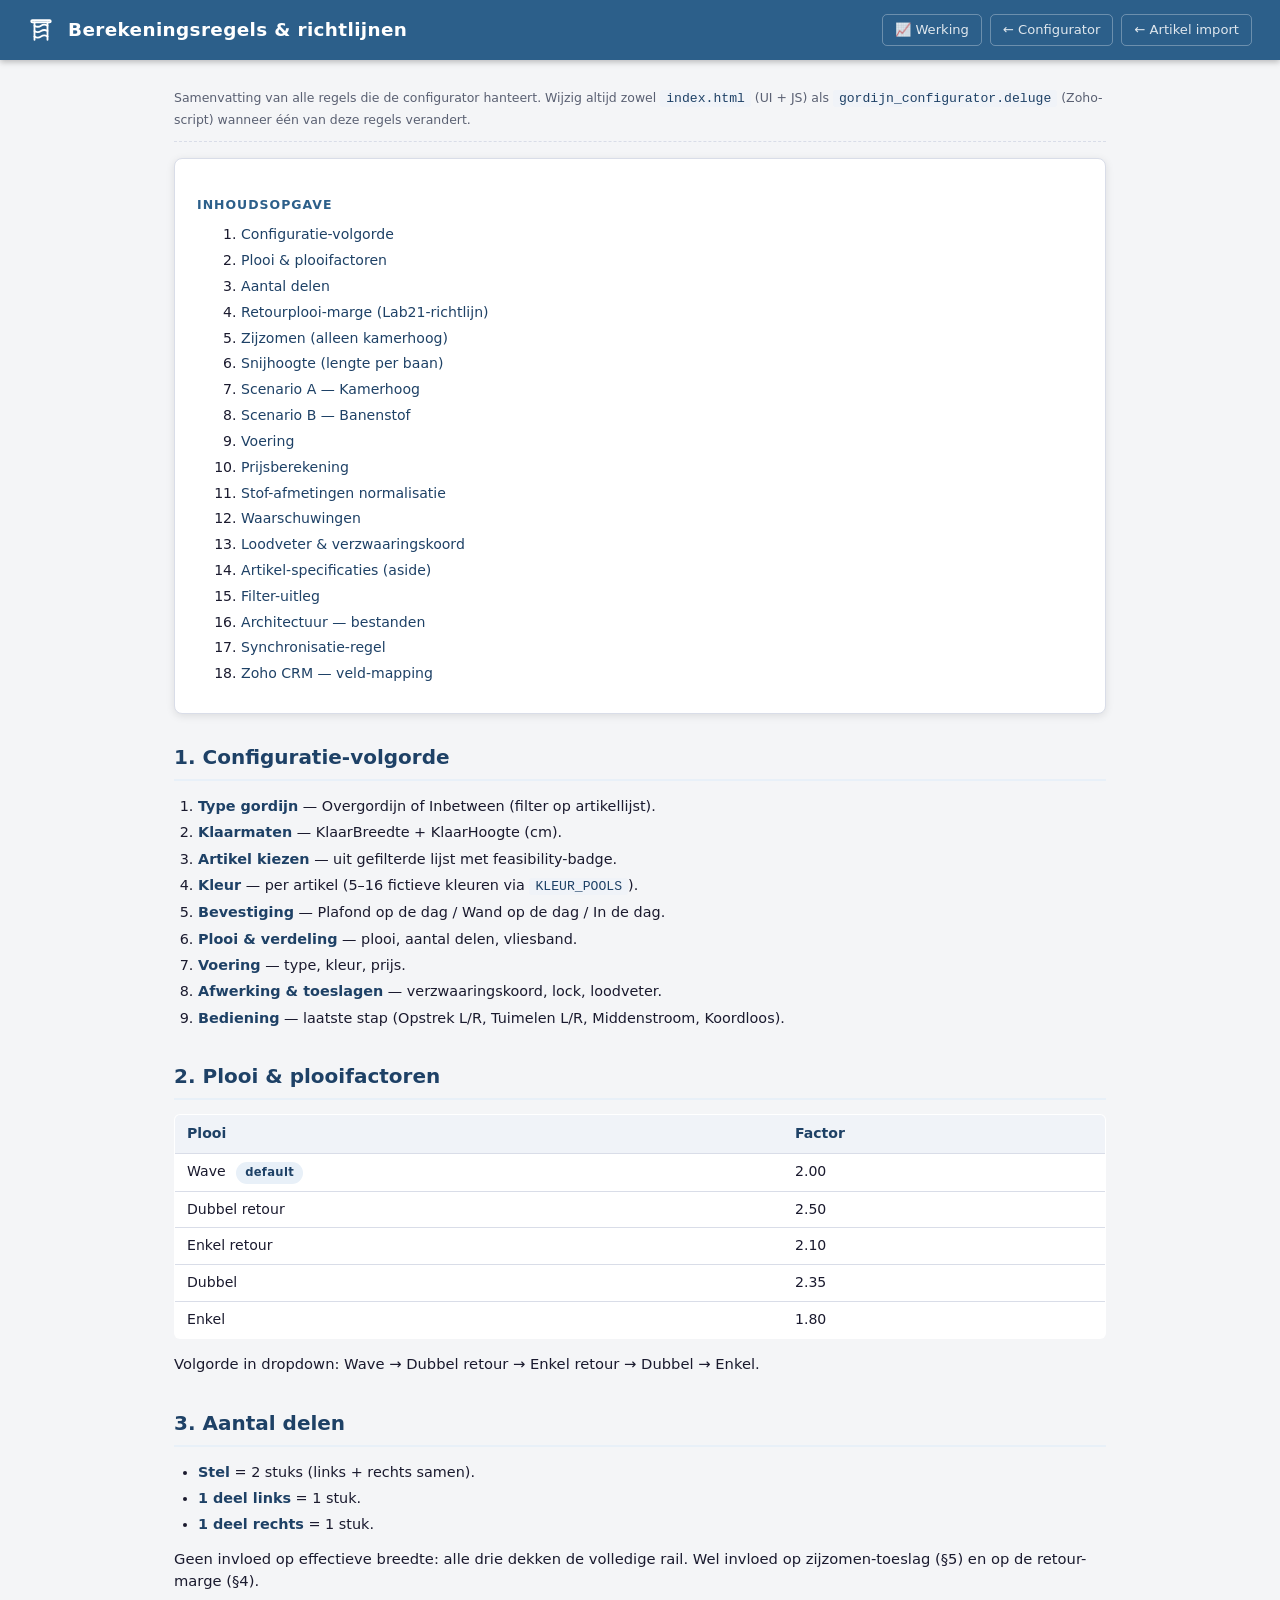
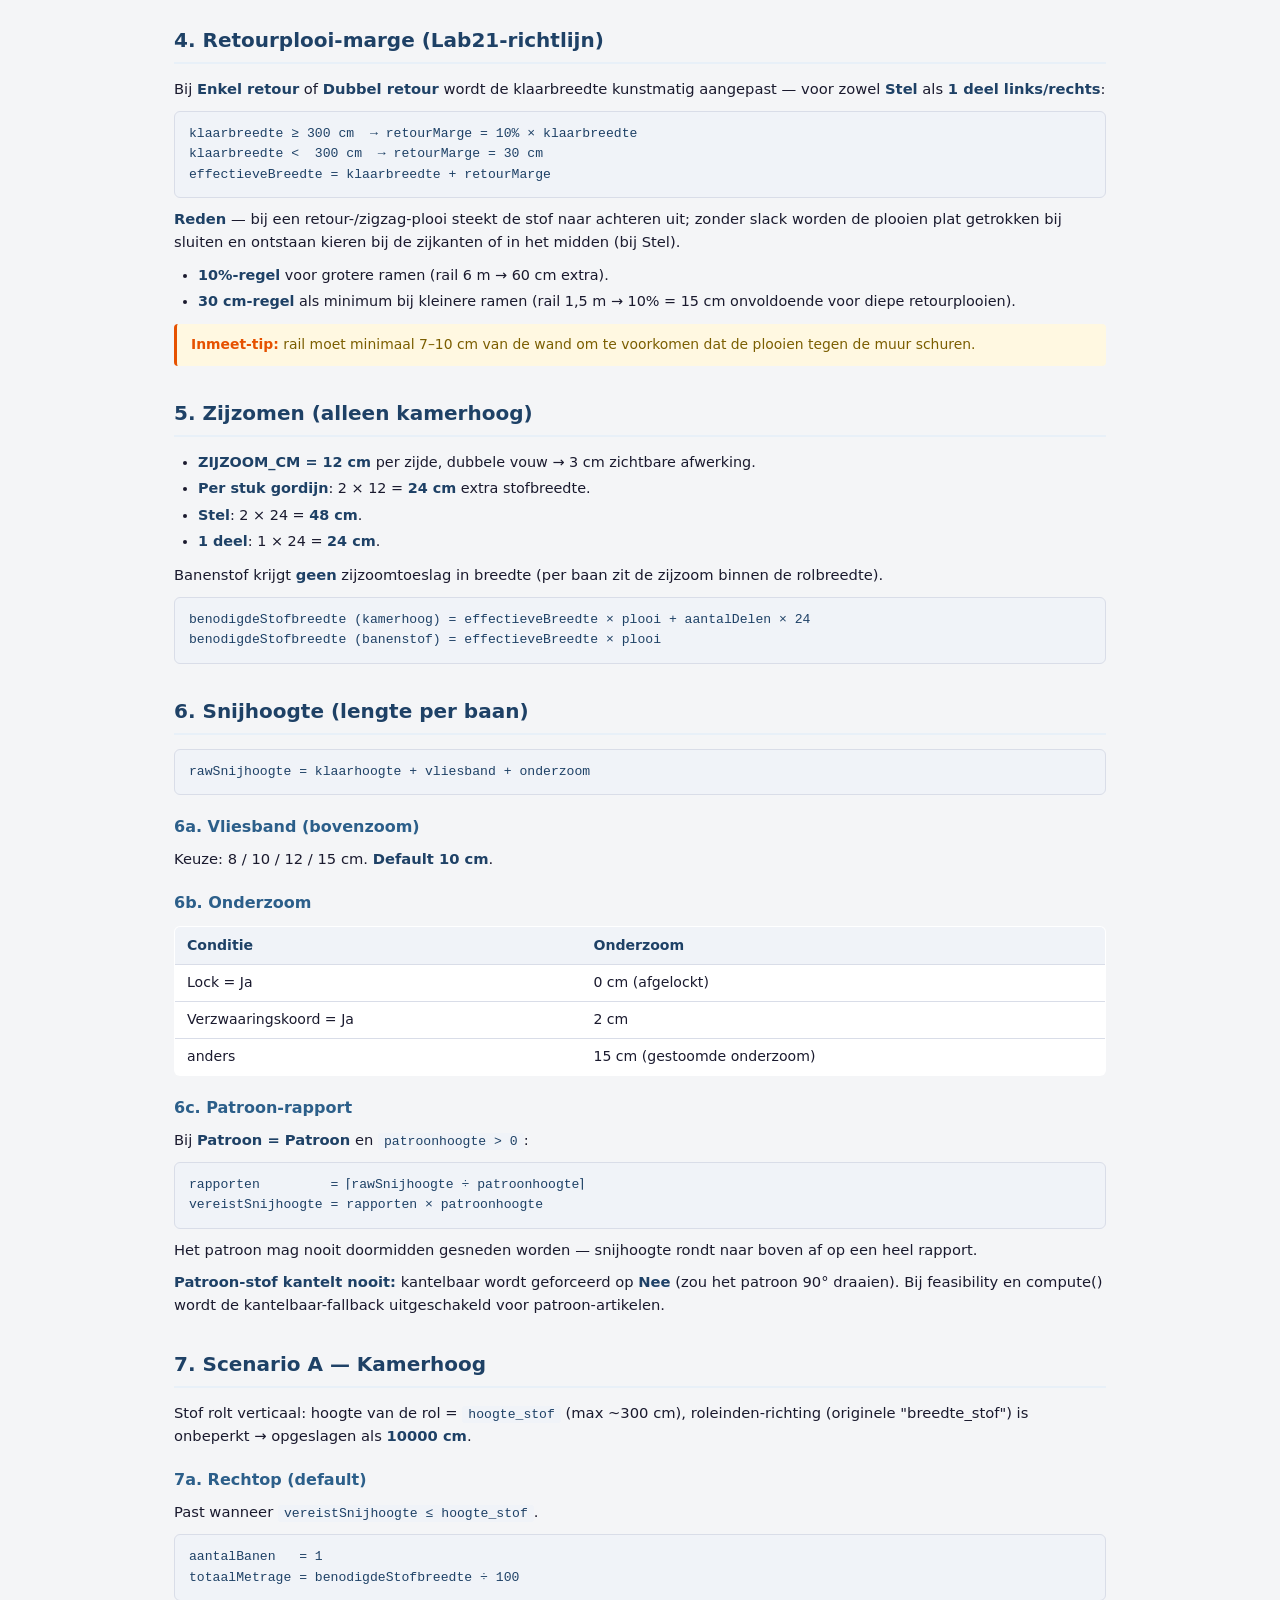
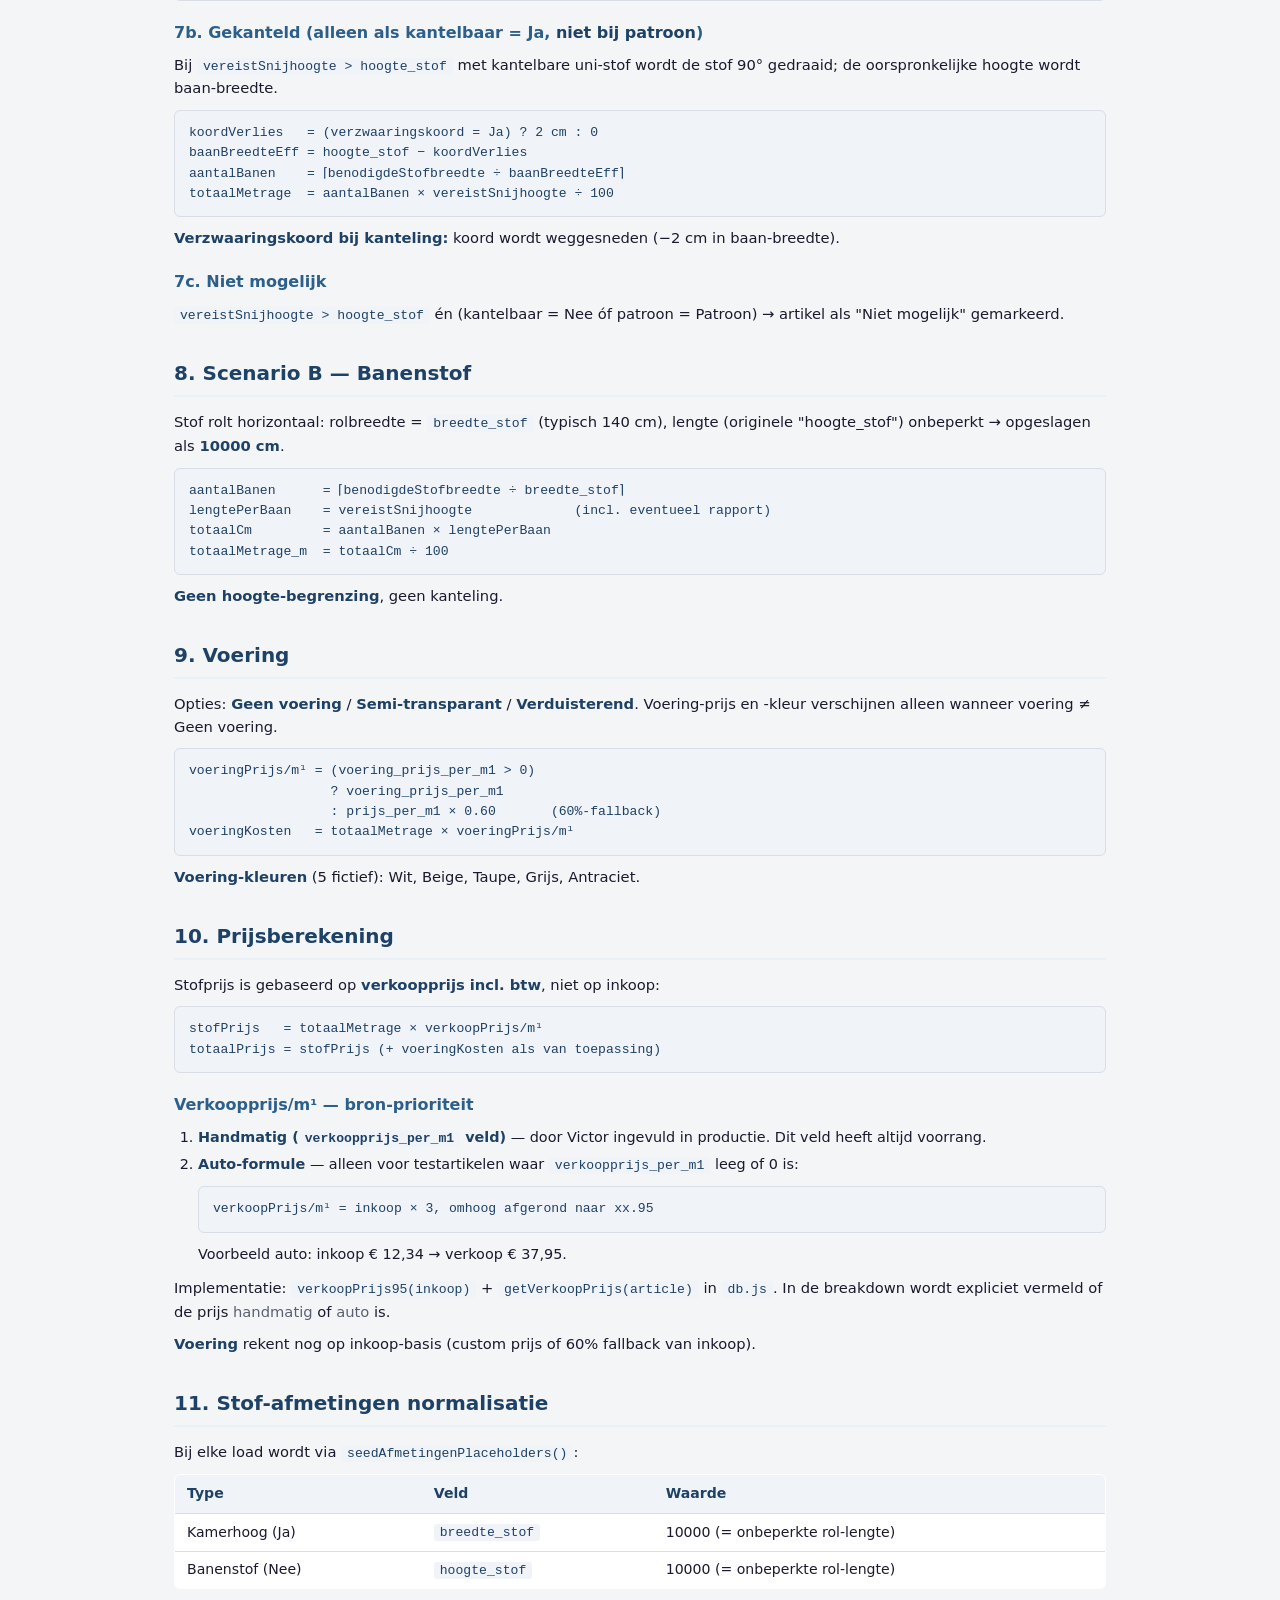
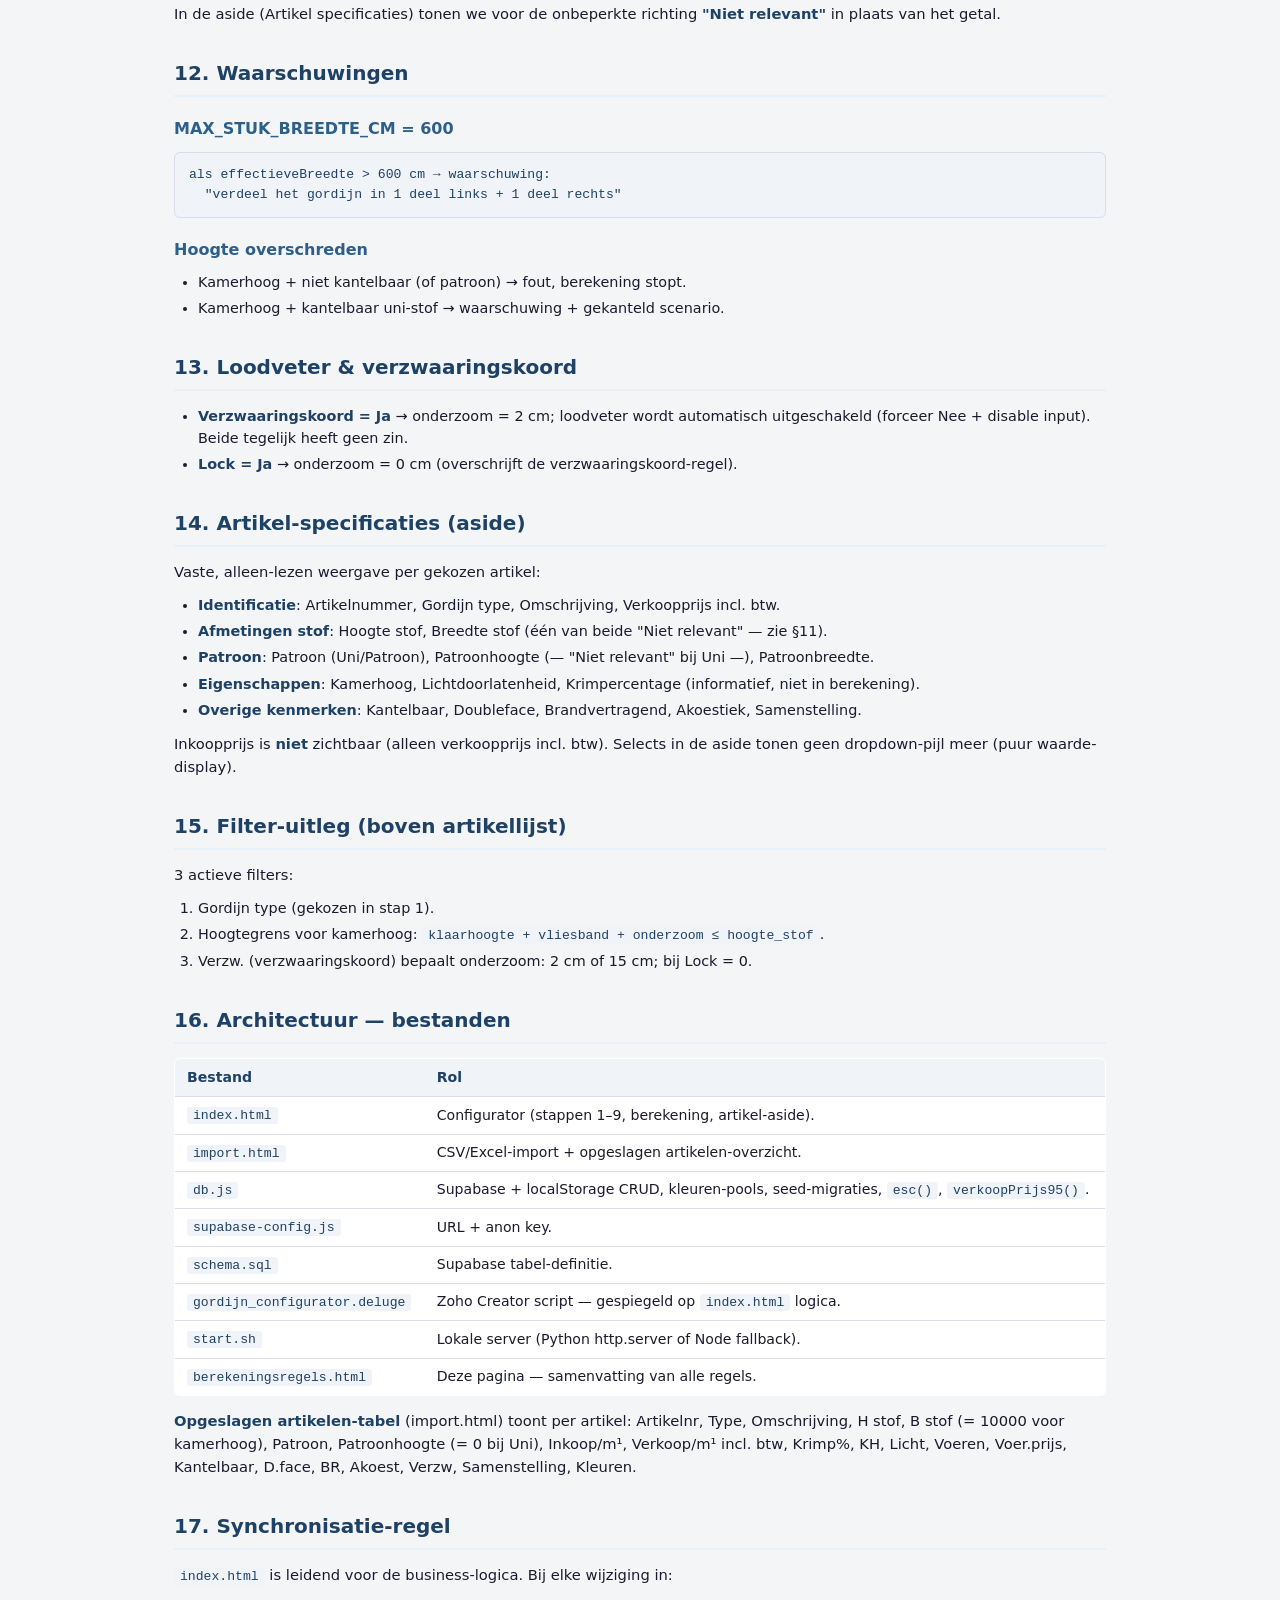
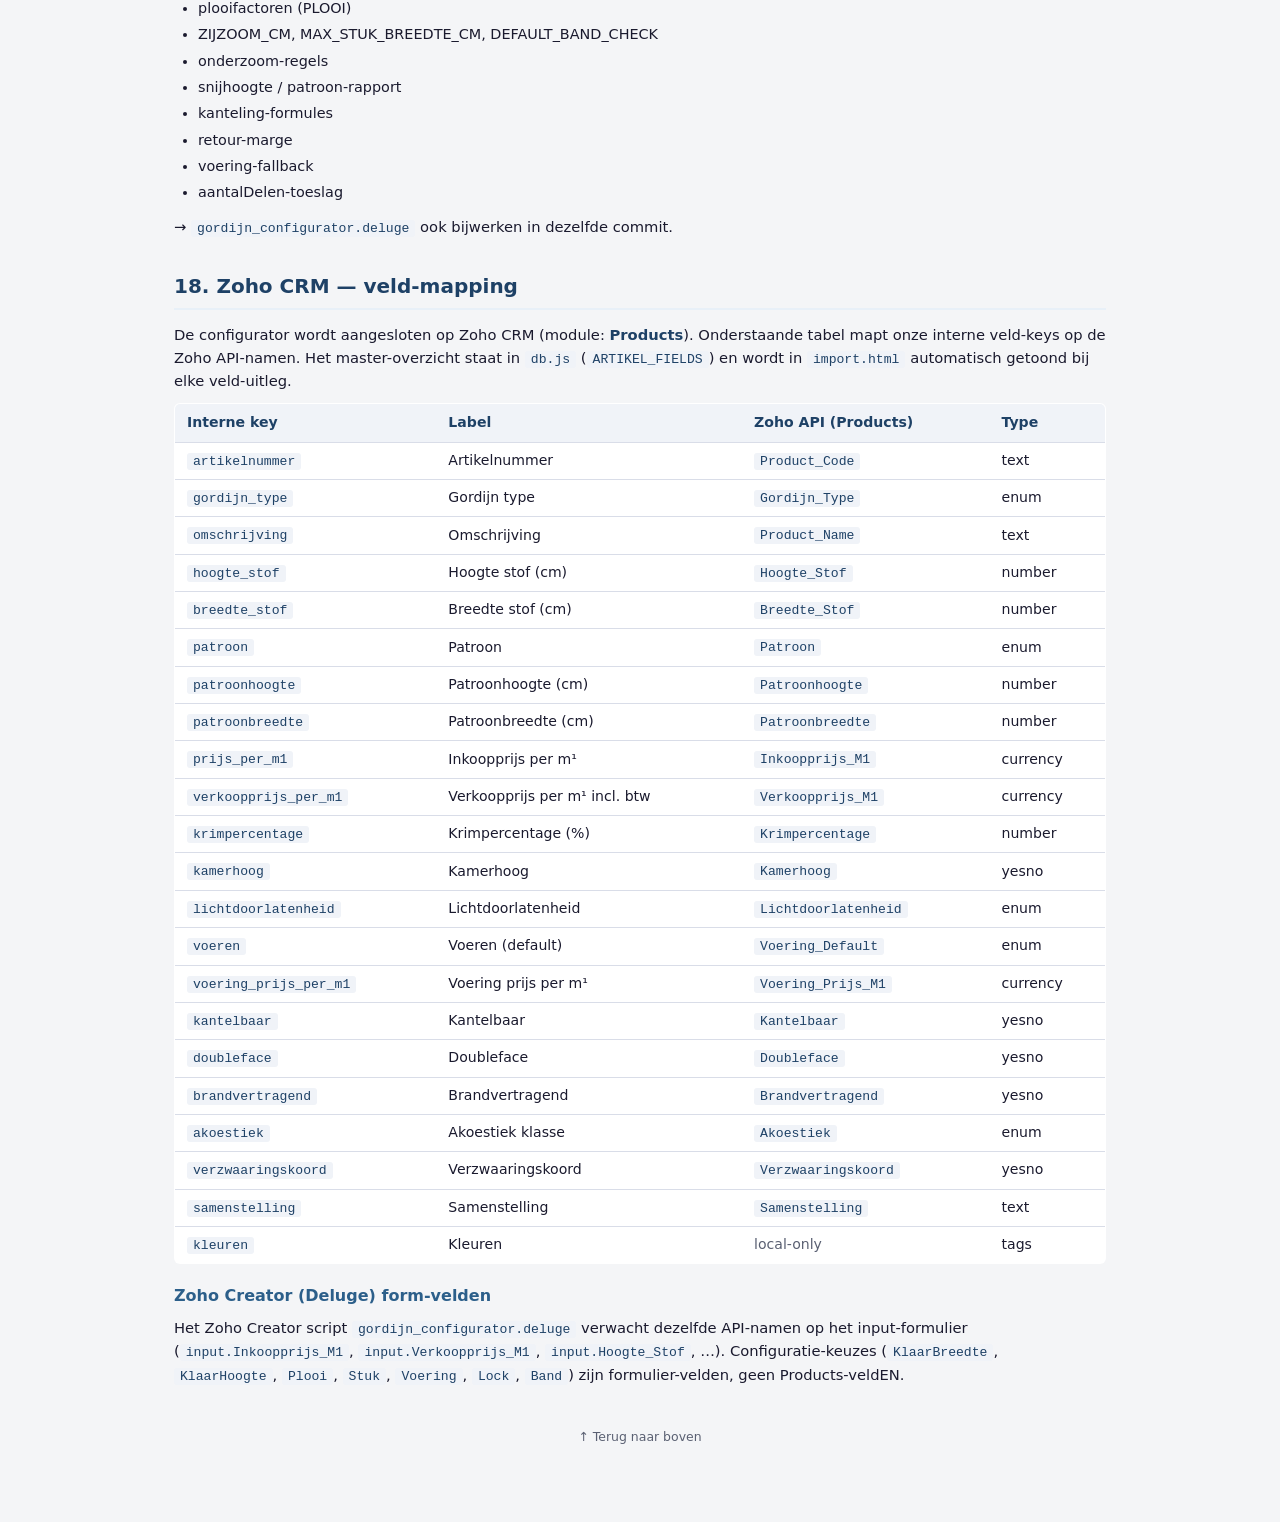
==== commit 949bf449: "Add werking.html with field-flow diagrams and cross-page nav link New page explains how each input f" ====
--- a/berekeningsregels.html
+++ b/berekeningsregels.html
@@ -148,6 +148,7 @@
   </svg>
   <h1>Berekeningsregels &amp; richtlijnen</h1>
   <nav>
+    <a href="werking.html">&#128200; Werking</a>
     <a href="index.html">&larr; Configurator</a>
     <a href="import.html">&larr; Artikel import</a>
   </nav>
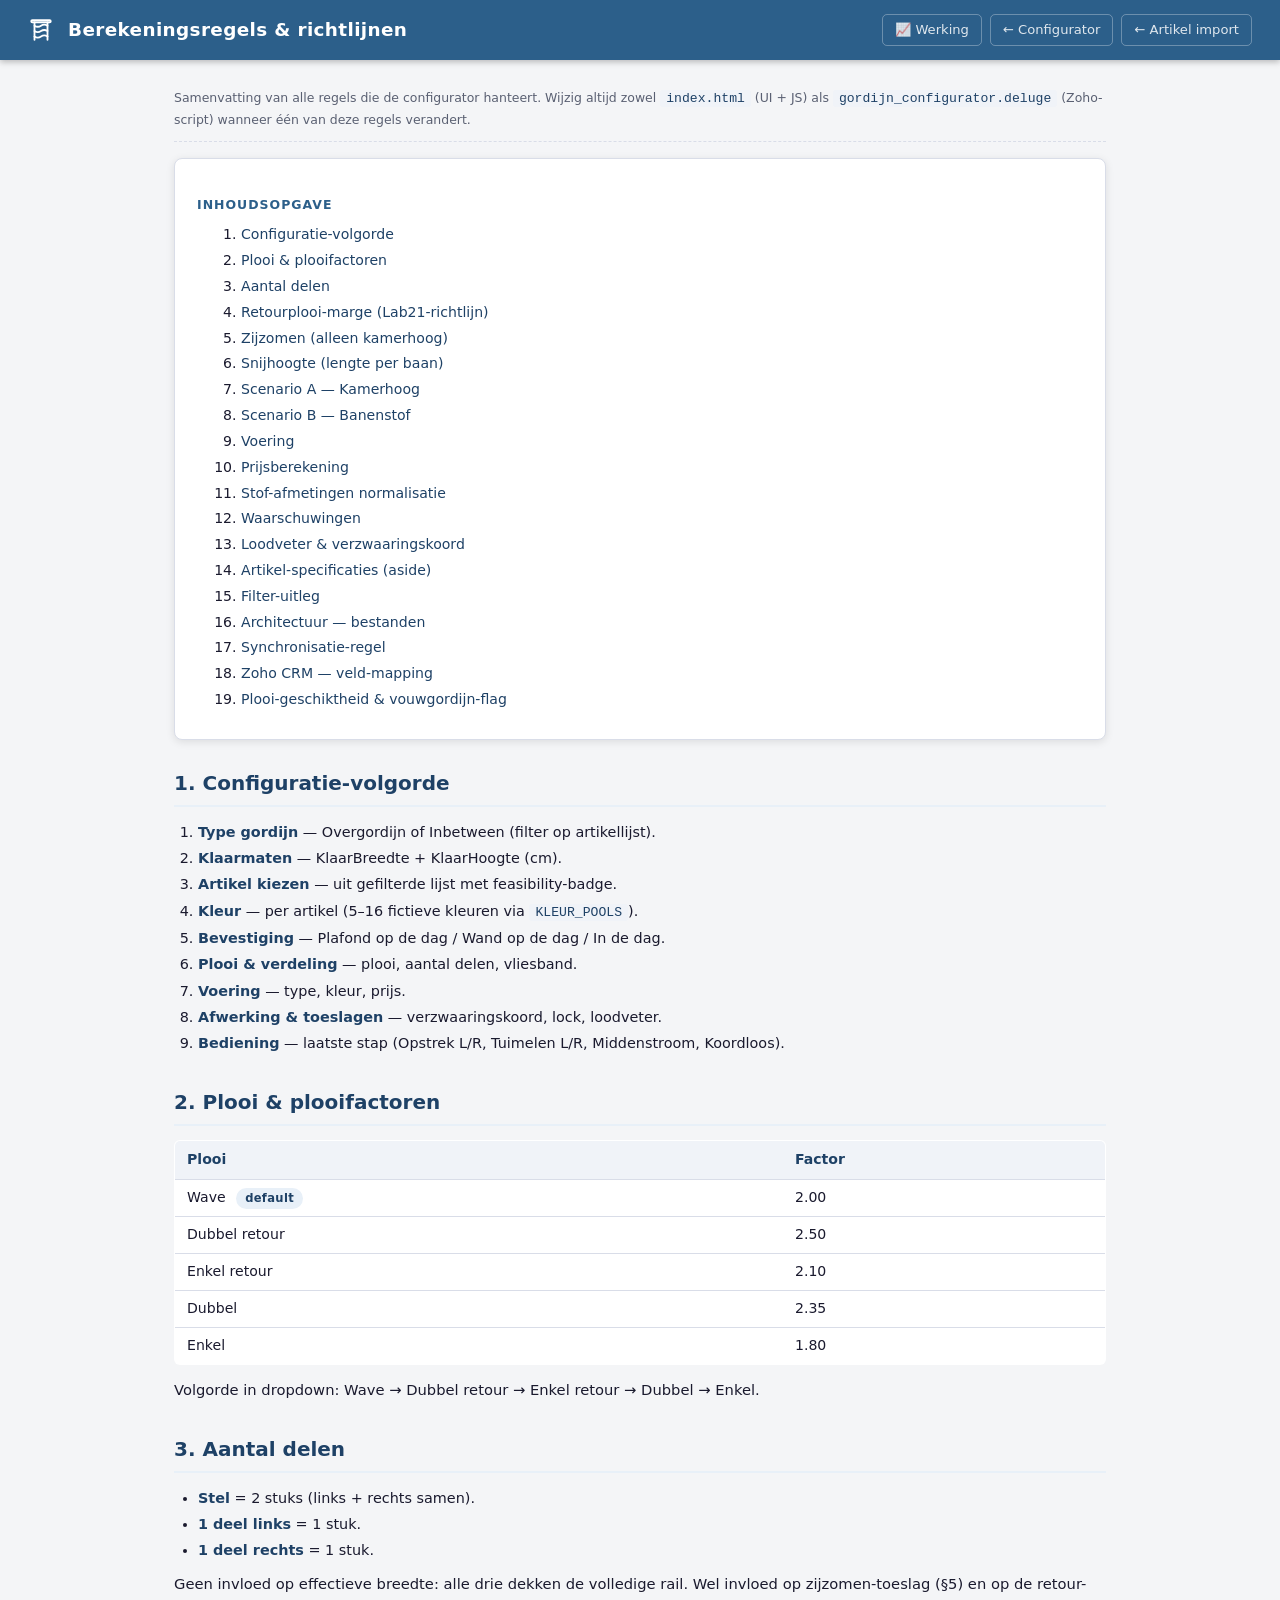
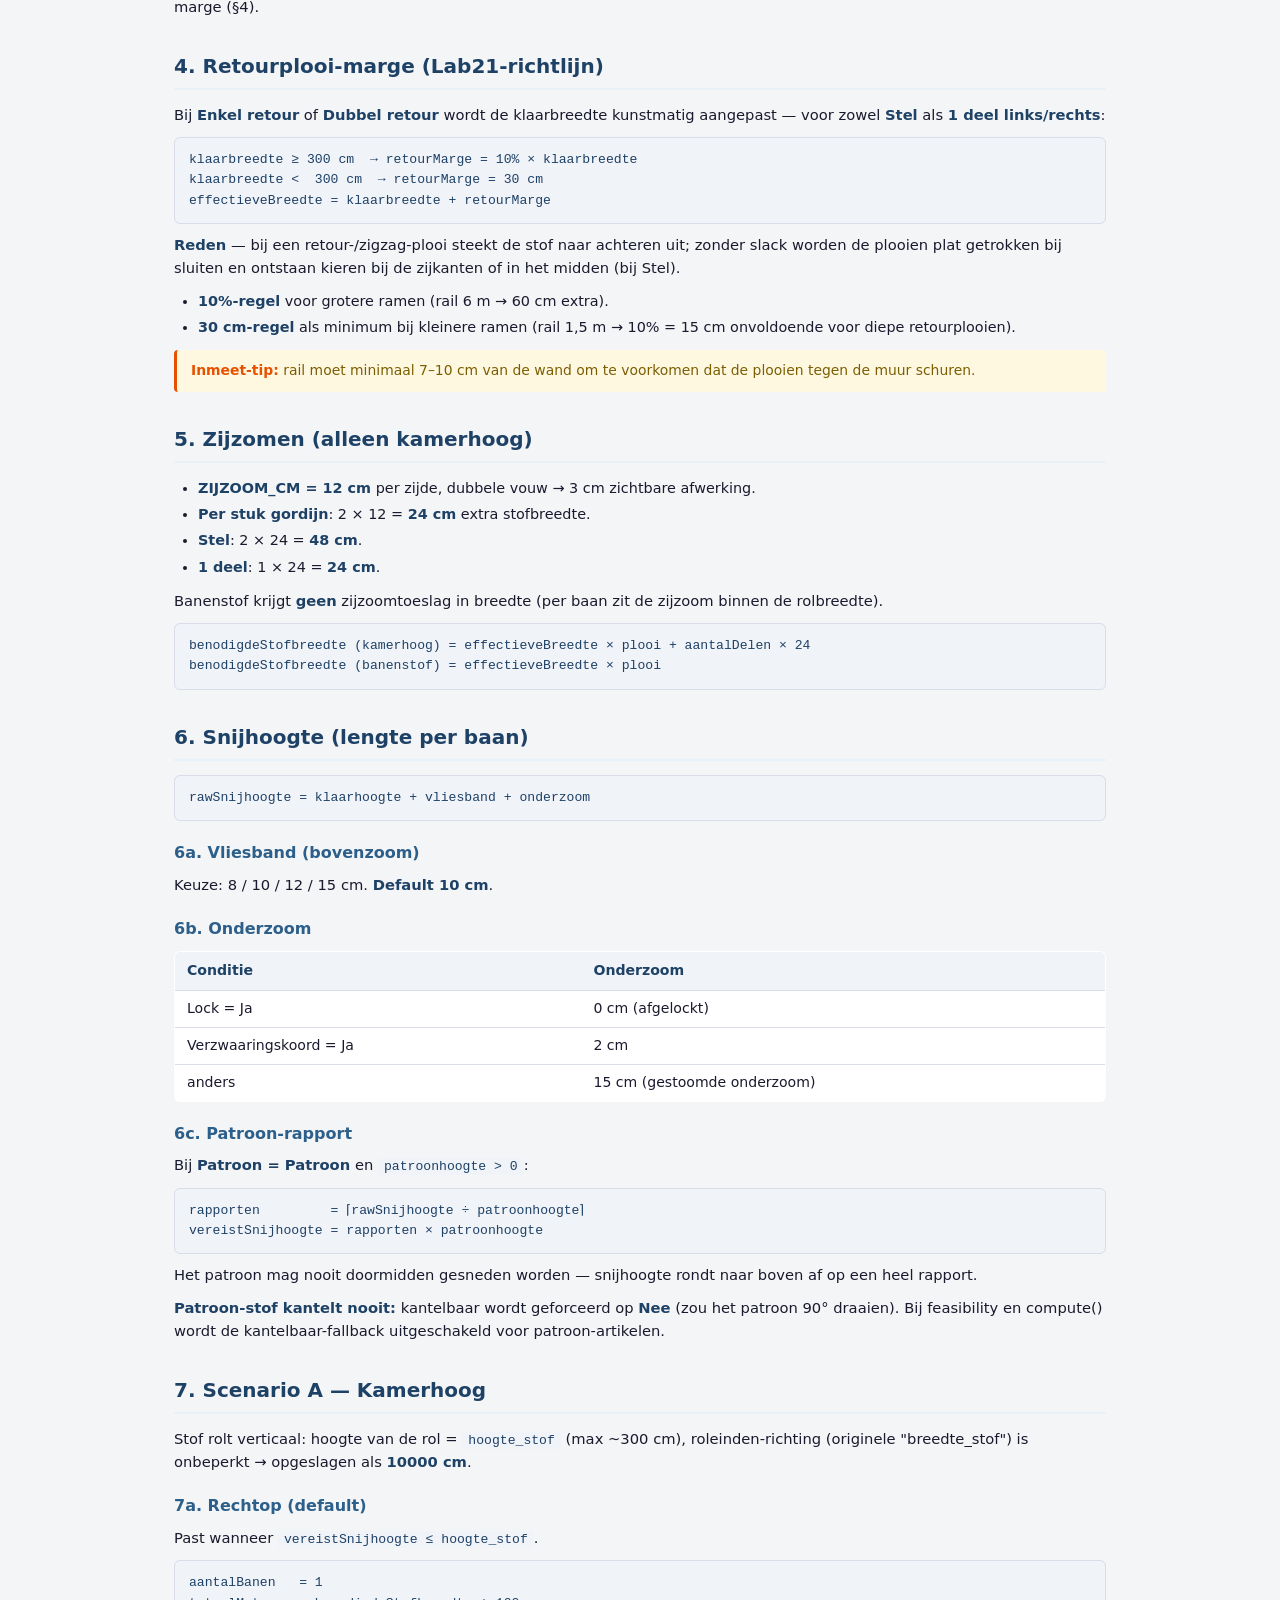
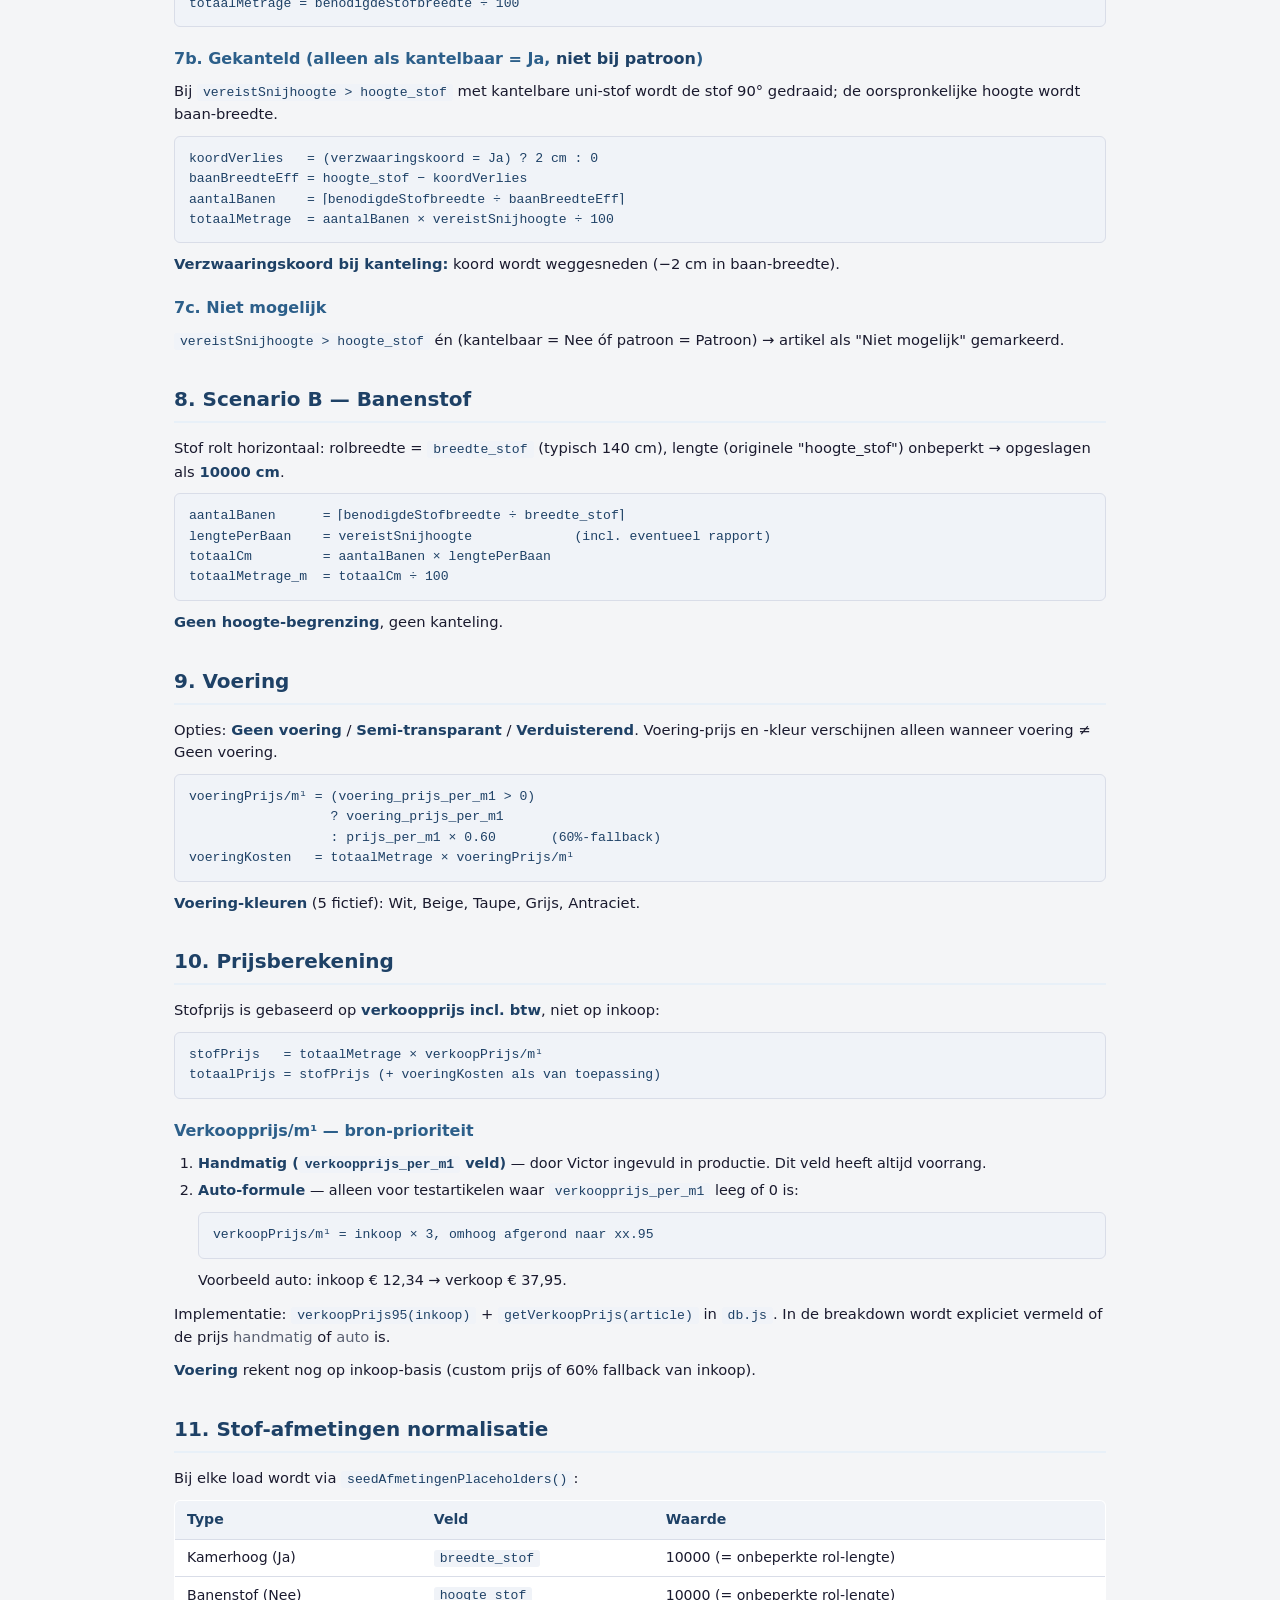
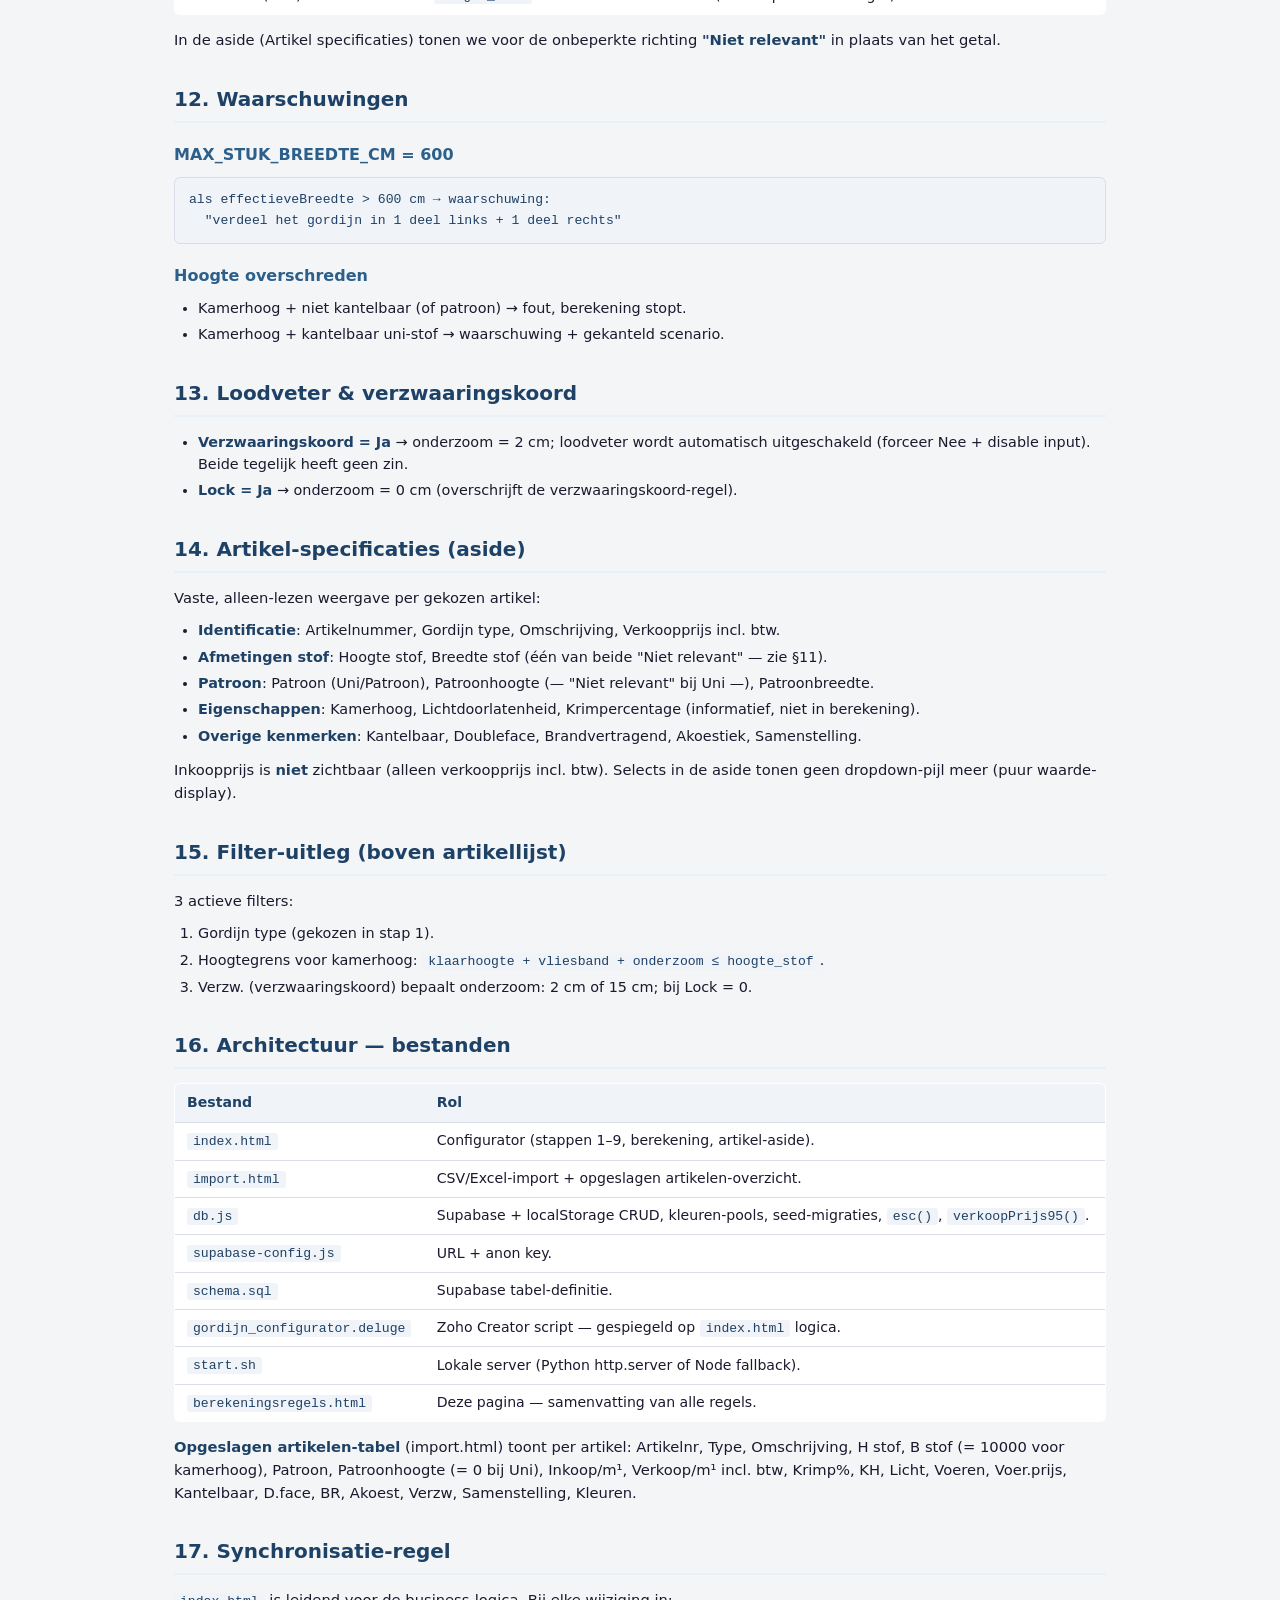
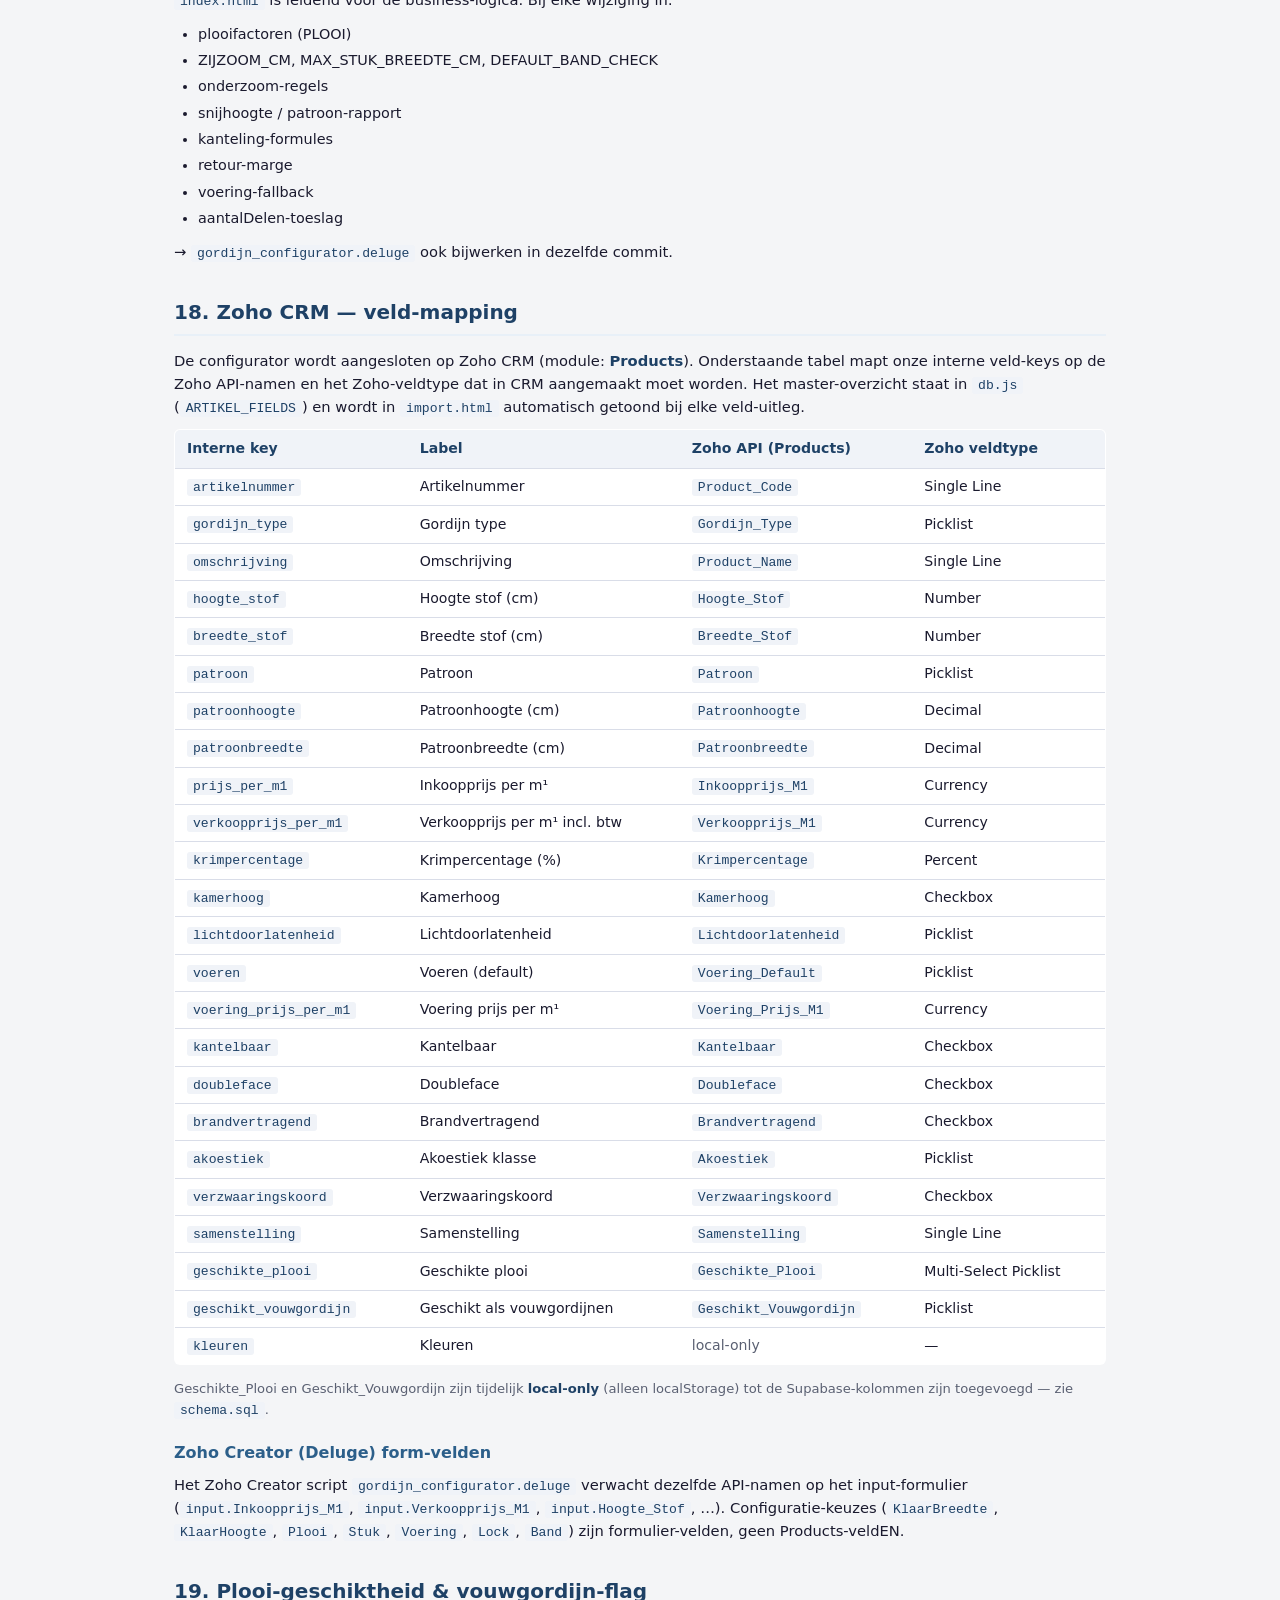
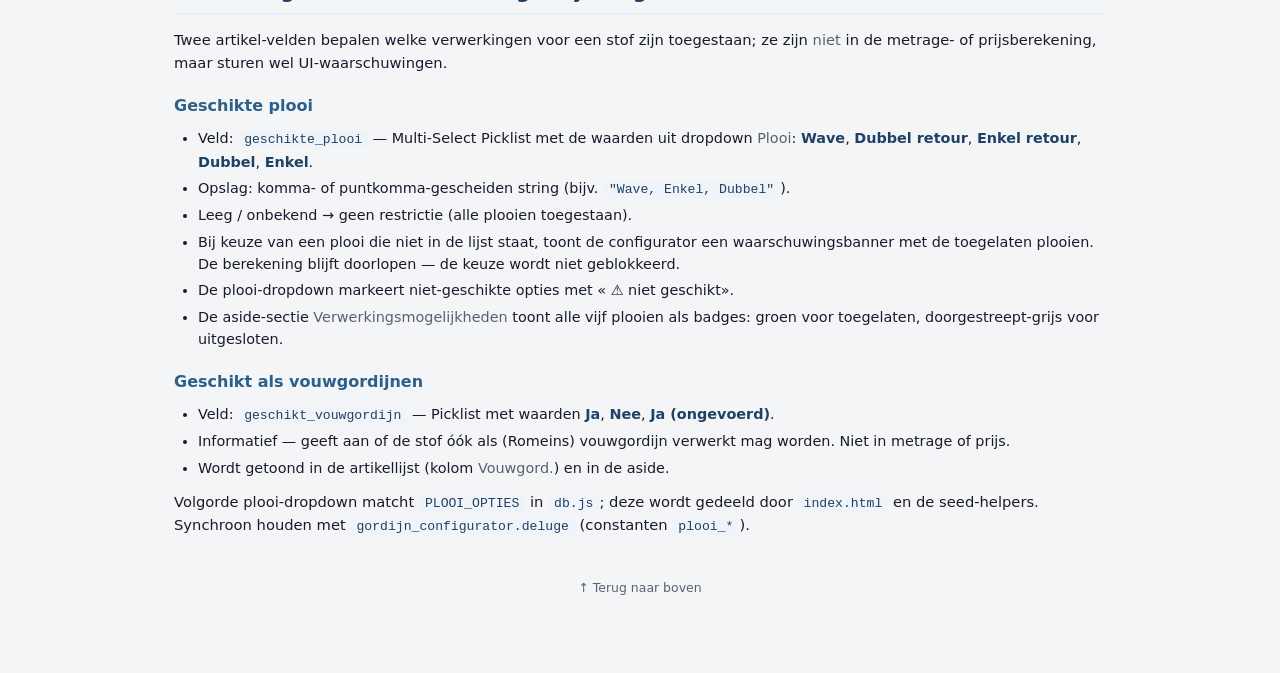
==== commit a45e2af3: "Add geschikte_plooi & geschikt_vouwgordijn artikel-fields New artikel-velden in ARTIKEL_FIELDS (db.j" ====
--- a/berekeningsregels.html
+++ b/berekeningsregels.html
@@ -179,6 +179,7 @@
       <li><a href="#s16">Architectuur &mdash; bestanden</a></li>
       <li><a href="#s17">Synchronisatie-regel</a></li>
       <li><a href="#s18">Zoho CRM &mdash; veld-mapping</a></li>
+      <li><a href="#s19">Plooi-geschiktheid &amp; vouwgordijn-flag</a></li>
     </ol>
   </div>
 
@@ -392,38 +393,63 @@
   <p>&rarr; <code>gordijn_configurator.deluge</code> ook bijwerken in dezelfde commit.</p>
 
   <h2 id="s18">18. Zoho CRM &mdash; veld-mapping</h2>
-  <p>De configurator wordt aangesloten op Zoho CRM (module: <strong>Products</strong>). Onderstaande tabel mapt onze interne veld-keys op de Zoho API-namen. Het master-overzicht staat in <code>db.js</code> (<code>ARTIKEL_FIELDS</code>) en wordt in <code>import.html</code> automatisch getoond bij elke veld-uitleg.</p>
+  <p>De configurator wordt aangesloten op Zoho CRM (module: <strong>Products</strong>). Onderstaande tabel mapt onze interne veld-keys op de Zoho API-namen en het Zoho-veldtype dat in CRM aangemaakt moet worden. Het master-overzicht staat in <code>db.js</code> (<code>ARTIKEL_FIELDS</code>) en wordt in <code>import.html</code> automatisch getoond bij elke veld-uitleg.</p>
   <table>
-    <thead><tr><th>Interne key</th><th>Label</th><th>Zoho API (Products)</th><th>Type</th></tr></thead>
+    <thead><tr><th>Interne key</th><th>Label</th><th>Zoho API (Products)</th><th>Zoho veldtype</th></tr></thead>
     <tbody>
-      <tr><td><code>artikelnummer</code></td><td>Artikelnummer</td><td><code>Product_Code</code></td><td>text</td></tr>
-      <tr><td><code>gordijn_type</code></td><td>Gordijn type</td><td><code>Gordijn_Type</code></td><td>enum</td></tr>
-      <tr><td><code>omschrijving</code></td><td>Omschrijving</td><td><code>Product_Name</code></td><td>text</td></tr>
-      <tr><td><code>hoogte_stof</code></td><td>Hoogte stof (cm)</td><td><code>Hoogte_Stof</code></td><td>number</td></tr>
-      <tr><td><code>breedte_stof</code></td><td>Breedte stof (cm)</td><td><code>Breedte_Stof</code></td><td>number</td></tr>
-      <tr><td><code>patroon</code></td><td>Patroon</td><td><code>Patroon</code></td><td>enum</td></tr>
-      <tr><td><code>patroonhoogte</code></td><td>Patroonhoogte (cm)</td><td><code>Patroonhoogte</code></td><td>number</td></tr>
-      <tr><td><code>patroonbreedte</code></td><td>Patroonbreedte (cm)</td><td><code>Patroonbreedte</code></td><td>number</td></tr>
-      <tr><td><code>prijs_per_m1</code></td><td>Inkoopprijs per m¹</td><td><code>Inkoopprijs_M1</code></td><td>currency</td></tr>
-      <tr><td><code>verkoopprijs_per_m1</code></td><td>Verkoopprijs per m¹ incl. btw</td><td><code>Verkoopprijs_M1</code></td><td>currency</td></tr>
-      <tr><td><code>krimpercentage</code></td><td>Krimpercentage (%)</td><td><code>Krimpercentage</code></td><td>number</td></tr>
-      <tr><td><code>kamerhoog</code></td><td>Kamerhoog</td><td><code>Kamerhoog</code></td><td>yesno</td></tr>
-      <tr><td><code>lichtdoorlatenheid</code></td><td>Lichtdoorlatenheid</td><td><code>Lichtdoorlatenheid</code></td><td>enum</td></tr>
-      <tr><td><code>voeren</code></td><td>Voeren (default)</td><td><code>Voering_Default</code></td><td>enum</td></tr>
-      <tr><td><code>voering_prijs_per_m1</code></td><td>Voering prijs per m¹</td><td><code>Voering_Prijs_M1</code></td><td>currency</td></tr>
-      <tr><td><code>kantelbaar</code></td><td>Kantelbaar</td><td><code>Kantelbaar</code></td><td>yesno</td></tr>
-      <tr><td><code>doubleface</code></td><td>Doubleface</td><td><code>Doubleface</code></td><td>yesno</td></tr>
-      <tr><td><code>brandvertragend</code></td><td>Brandvertragend</td><td><code>Brandvertragend</code></td><td>yesno</td></tr>
-      <tr><td><code>akoestiek</code></td><td>Akoestiek klasse</td><td><code>Akoestiek</code></td><td>enum</td></tr>
-      <tr><td><code>verzwaaringskoord</code></td><td>Verzwaaringskoord</td><td><code>Verzwaaringskoord</code></td><td>yesno</td></tr>
-      <tr><td><code>samenstelling</code></td><td>Samenstelling</td><td><code>Samenstelling</code></td><td>text</td></tr>
-      <tr><td><code>kleuren</code></td><td>Kleuren</td><td><em>local-only</em></td><td>tags</td></tr>
+      <tr><td><code>artikelnummer</code></td><td>Artikelnummer</td><td><code>Product_Code</code></td><td>Single Line</td></tr>
+      <tr><td><code>gordijn_type</code></td><td>Gordijn type</td><td><code>Gordijn_Type</code></td><td>Picklist</td></tr>
+      <tr><td><code>omschrijving</code></td><td>Omschrijving</td><td><code>Product_Name</code></td><td>Single Line</td></tr>
+      <tr><td><code>hoogte_stof</code></td><td>Hoogte stof (cm)</td><td><code>Hoogte_Stof</code></td><td>Number</td></tr>
+      <tr><td><code>breedte_stof</code></td><td>Breedte stof (cm)</td><td><code>Breedte_Stof</code></td><td>Number</td></tr>
+      <tr><td><code>patroon</code></td><td>Patroon</td><td><code>Patroon</code></td><td>Picklist</td></tr>
+      <tr><td><code>patroonhoogte</code></td><td>Patroonhoogte (cm)</td><td><code>Patroonhoogte</code></td><td>Decimal</td></tr>
+      <tr><td><code>patroonbreedte</code></td><td>Patroonbreedte (cm)</td><td><code>Patroonbreedte</code></td><td>Decimal</td></tr>
+      <tr><td><code>prijs_per_m1</code></td><td>Inkoopprijs per m¹</td><td><code>Inkoopprijs_M1</code></td><td>Currency</td></tr>
+      <tr><td><code>verkoopprijs_per_m1</code></td><td>Verkoopprijs per m¹ incl. btw</td><td><code>Verkoopprijs_M1</code></td><td>Currency</td></tr>
+      <tr><td><code>krimpercentage</code></td><td>Krimpercentage (%)</td><td><code>Krimpercentage</code></td><td>Percent</td></tr>
+      <tr><td><code>kamerhoog</code></td><td>Kamerhoog</td><td><code>Kamerhoog</code></td><td>Checkbox</td></tr>
+      <tr><td><code>lichtdoorlatenheid</code></td><td>Lichtdoorlatenheid</td><td><code>Lichtdoorlatenheid</code></td><td>Picklist</td></tr>
+      <tr><td><code>voeren</code></td><td>Voeren (default)</td><td><code>Voering_Default</code></td><td>Picklist</td></tr>
+      <tr><td><code>voering_prijs_per_m1</code></td><td>Voering prijs per m¹</td><td><code>Voering_Prijs_M1</code></td><td>Currency</td></tr>
+      <tr><td><code>kantelbaar</code></td><td>Kantelbaar</td><td><code>Kantelbaar</code></td><td>Checkbox</td></tr>
+      <tr><td><code>doubleface</code></td><td>Doubleface</td><td><code>Doubleface</code></td><td>Checkbox</td></tr>
+      <tr><td><code>brandvertragend</code></td><td>Brandvertragend</td><td><code>Brandvertragend</code></td><td>Checkbox</td></tr>
+      <tr><td><code>akoestiek</code></td><td>Akoestiek klasse</td><td><code>Akoestiek</code></td><td>Picklist</td></tr>
+      <tr><td><code>verzwaaringskoord</code></td><td>Verzwaaringskoord</td><td><code>Verzwaaringskoord</code></td><td>Checkbox</td></tr>
+      <tr><td><code>samenstelling</code></td><td>Samenstelling</td><td><code>Samenstelling</code></td><td>Single Line</td></tr>
+      <tr><td><code>geschikte_plooi</code></td><td>Geschikte plooi</td><td><code>Geschikte_Plooi</code></td><td>Multi-Select Picklist</td></tr>
+      <tr><td><code>geschikt_vouwgordijn</code></td><td>Geschikt als vouwgordijnen</td><td><code>Geschikt_Vouwgordijn</code></td><td>Picklist</td></tr>
+      <tr><td><code>kleuren</code></td><td>Kleuren</td><td><em>local-only</em></td><td>&mdash;</td></tr>
     </tbody>
   </table>
+  <p style="font-size:.82rem;color:var(--muted);margin-top:6px"><em>Geschikte_Plooi en Geschikt_Vouwgordijn zijn tijdelijk <strong>local-only</strong> (alleen localStorage) tot de Supabase-kolommen zijn toegevoegd &mdash; zie <code>schema.sql</code>.</em></p>
 
   <h3>Zoho Creator (Deluge) form-velden</h3>
   <p>Het Zoho Creator script <code>gordijn_configurator.deluge</code> verwacht dezelfde API-namen op het input-formulier (<code>input.Inkoopprijs_M1</code>, <code>input.Verkoopprijs_M1</code>, <code>input.Hoogte_Stof</code>, &hellip;). Configuratie-keuzes (<code>KlaarBreedte</code>, <code>KlaarHoogte</code>, <code>Plooi</code>, <code>Stuk</code>, <code>Voering</code>, <code>Lock</code>, <code>Band</code>) zijn formulier-velden, geen Products-veldEN.</p>
 
+  <h2 id="s19">19. Plooi-geschiktheid &amp; vouwgordijn-flag</h2>
+  <p>Twee artikel-velden bepalen welke verwerkingen voor een stof zijn toegestaan; ze zijn <em>niet</em> in de metrage- of prijsberekening, maar sturen wel UI-waarschuwingen.</p>
+
+  <h3>Geschikte plooi</h3>
+  <ul>
+    <li>Veld: <code>geschikte_plooi</code> &mdash; Multi-Select Picklist met de waarden uit dropdown <em>Plooi</em>: <strong>Wave</strong>, <strong>Dubbel retour</strong>, <strong>Enkel retour</strong>, <strong>Dubbel</strong>, <strong>Enkel</strong>.</li>
+    <li>Opslag: komma- of puntkomma-gescheiden string (bijv. <code>"Wave, Enkel, Dubbel"</code>).</li>
+    <li>Leeg / onbekend &rarr; geen restrictie (alle plooien toegestaan).</li>
+    <li>Bij keuze van een plooi die niet in de lijst staat, toont de configurator een waarschuwingsbanner met de toegelaten plooien. De berekening blijft doorlopen &mdash; de keuze wordt niet geblokkeerd.</li>
+    <li>De plooi-dropdown markeert niet-geschikte opties met &laquo; ⚠ niet geschikt&raquo;.</li>
+    <li>De aside-sectie <em>Verwerkingsmogelijkheden</em> toont alle vijf plooien als badges: groen voor toegelaten, doorgestreept-grijs voor uitgesloten.</li>
+  </ul>
+
+  <h3>Geschikt als vouwgordijnen</h3>
+  <ul>
+    <li>Veld: <code>geschikt_vouwgordijn</code> &mdash; Picklist met waarden <strong>Ja</strong>, <strong>Nee</strong>, <strong>Ja (ongevoerd)</strong>.</li>
+    <li>Informatief &mdash; geeft aan of de stof óók als (Romeins) vouwgordijn verwerkt mag worden. Niet in metrage of prijs.</li>
+    <li>Wordt getoond in de artikellijst (kolom <em>Vouwgord.</em>) en in de aside.</li>
+  </ul>
+
+  <p>Volgorde plooi-dropdown matcht <code>PLOOI_OPTIES</code> in <code>db.js</code>; deze wordt gedeeld door <code>index.html</code> en de seed-helpers. Synchroon houden met <code>gordijn_configurator.deluge</code> (constanten <code>plooi_*</code>).</p>
+
   <p style="text-align:center;margin-top:32px"><a href="#top" class="top-link">&uarr; Terug naar boven</a></p>
 
 </div>
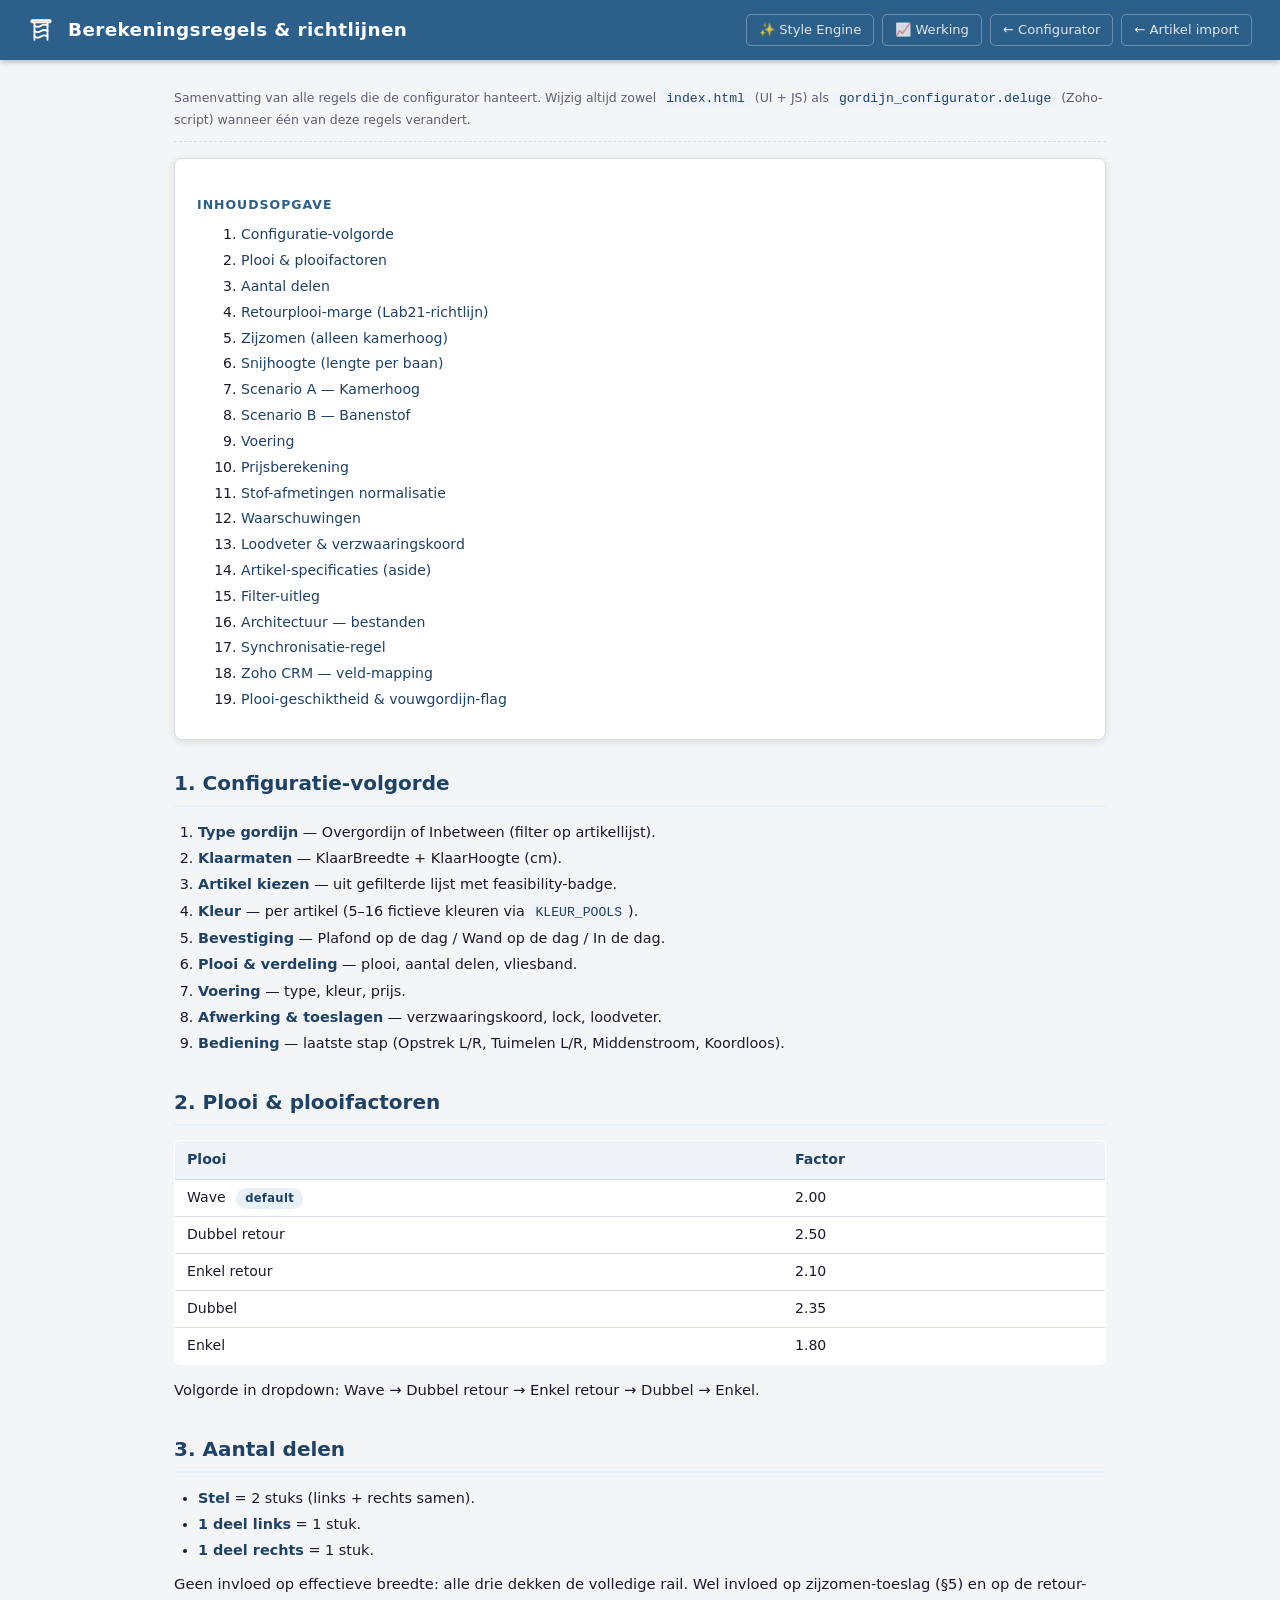
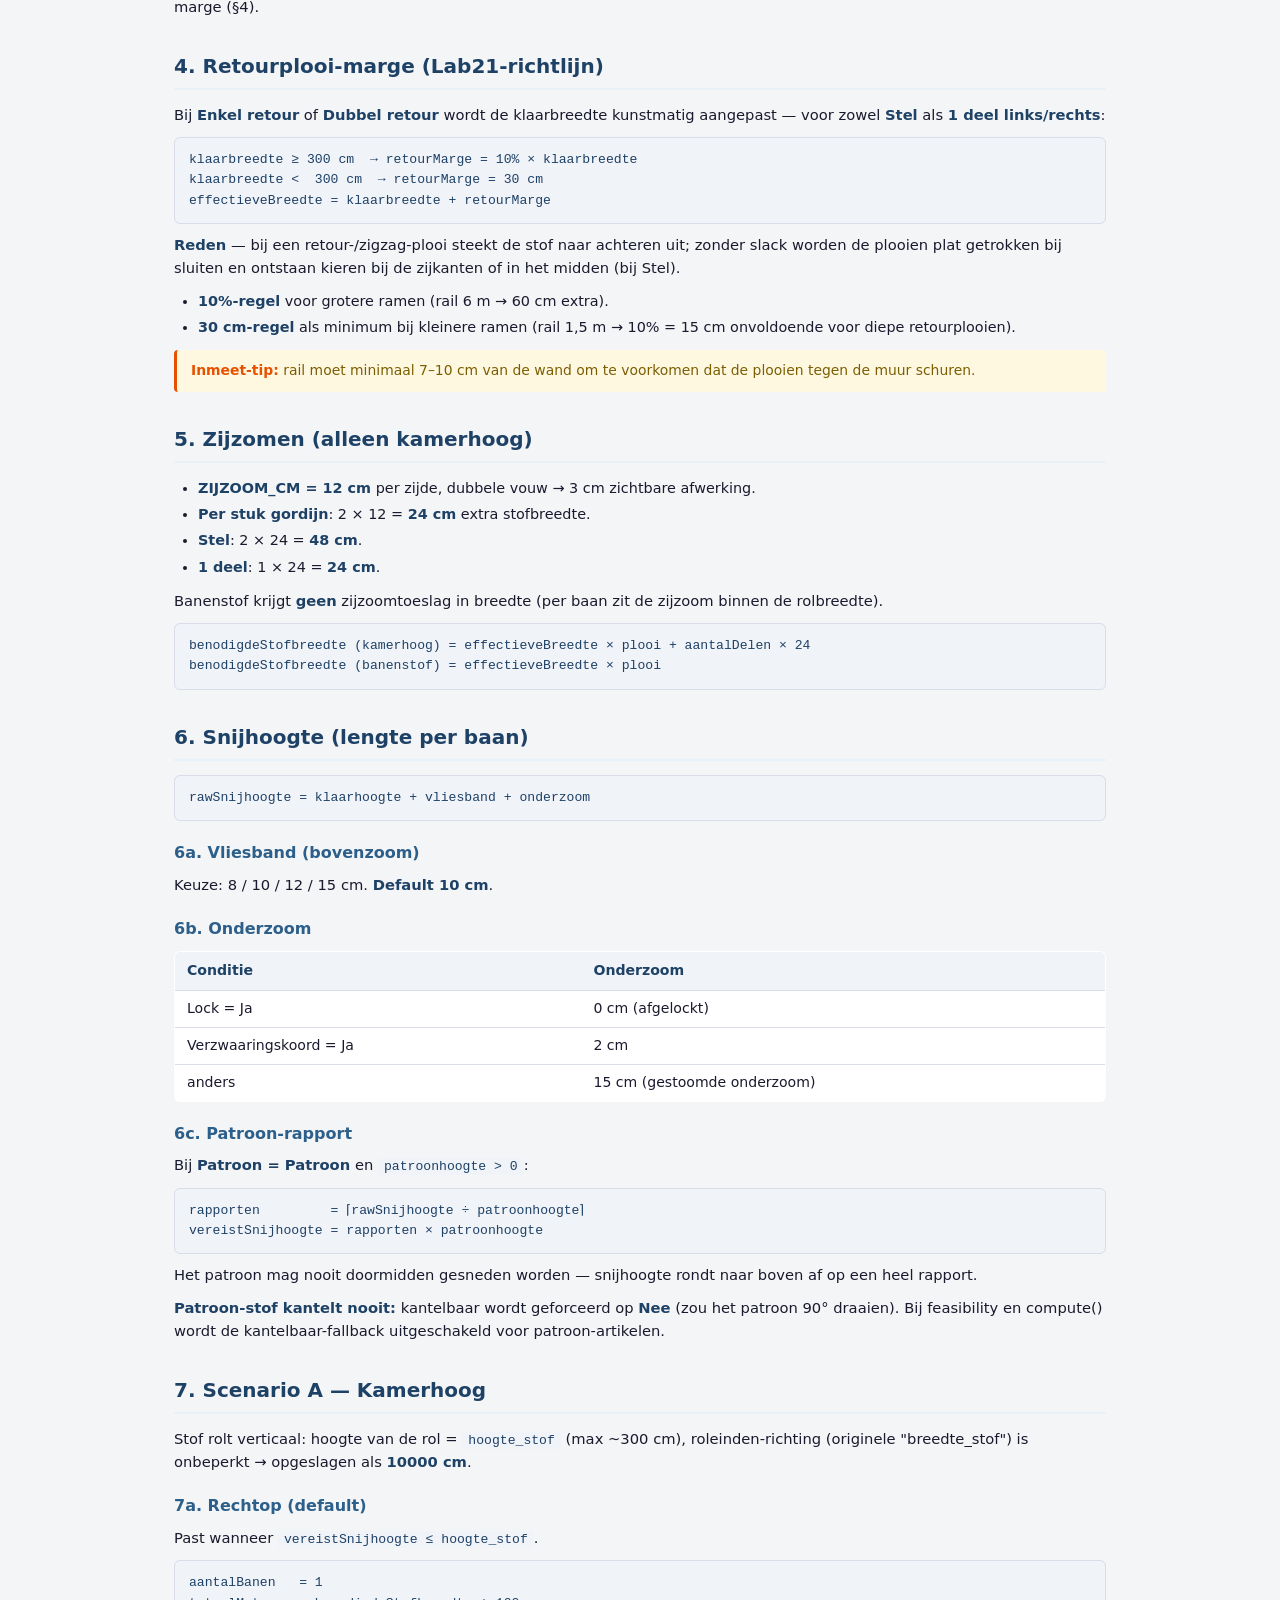
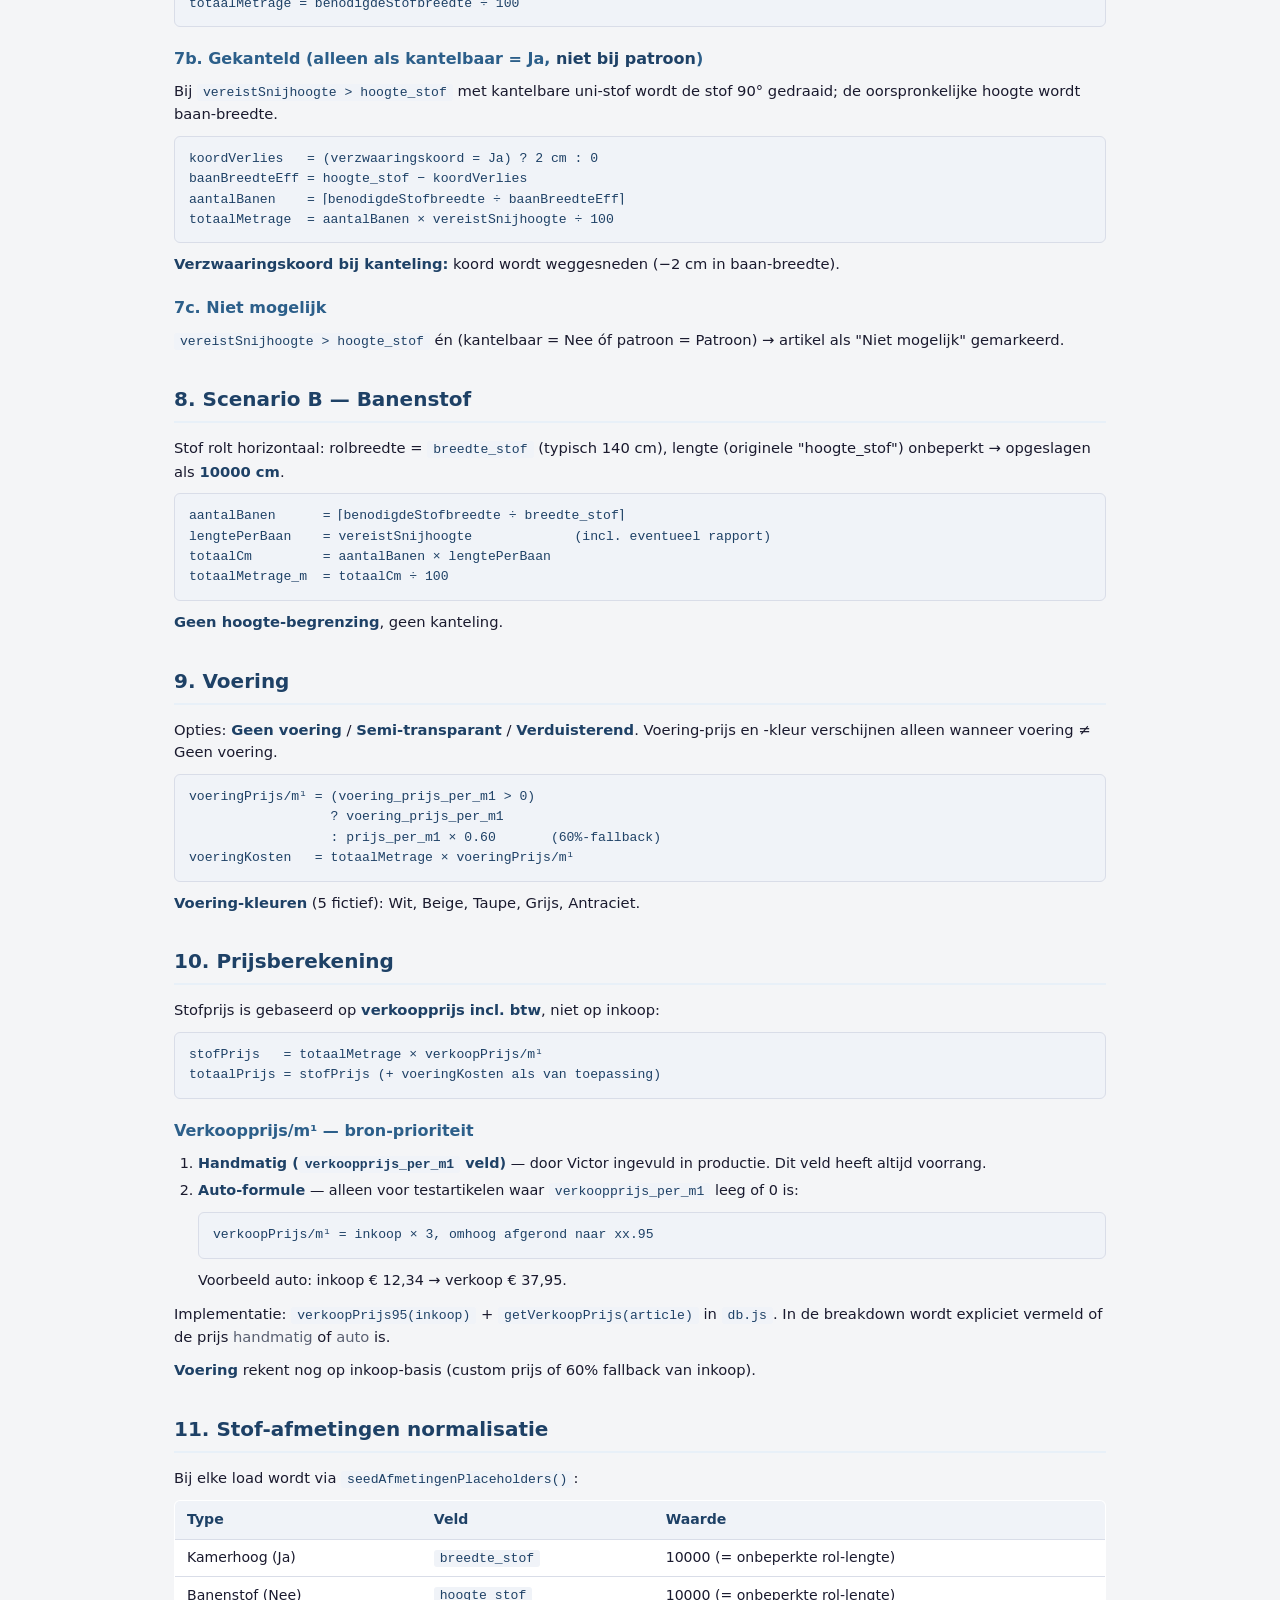
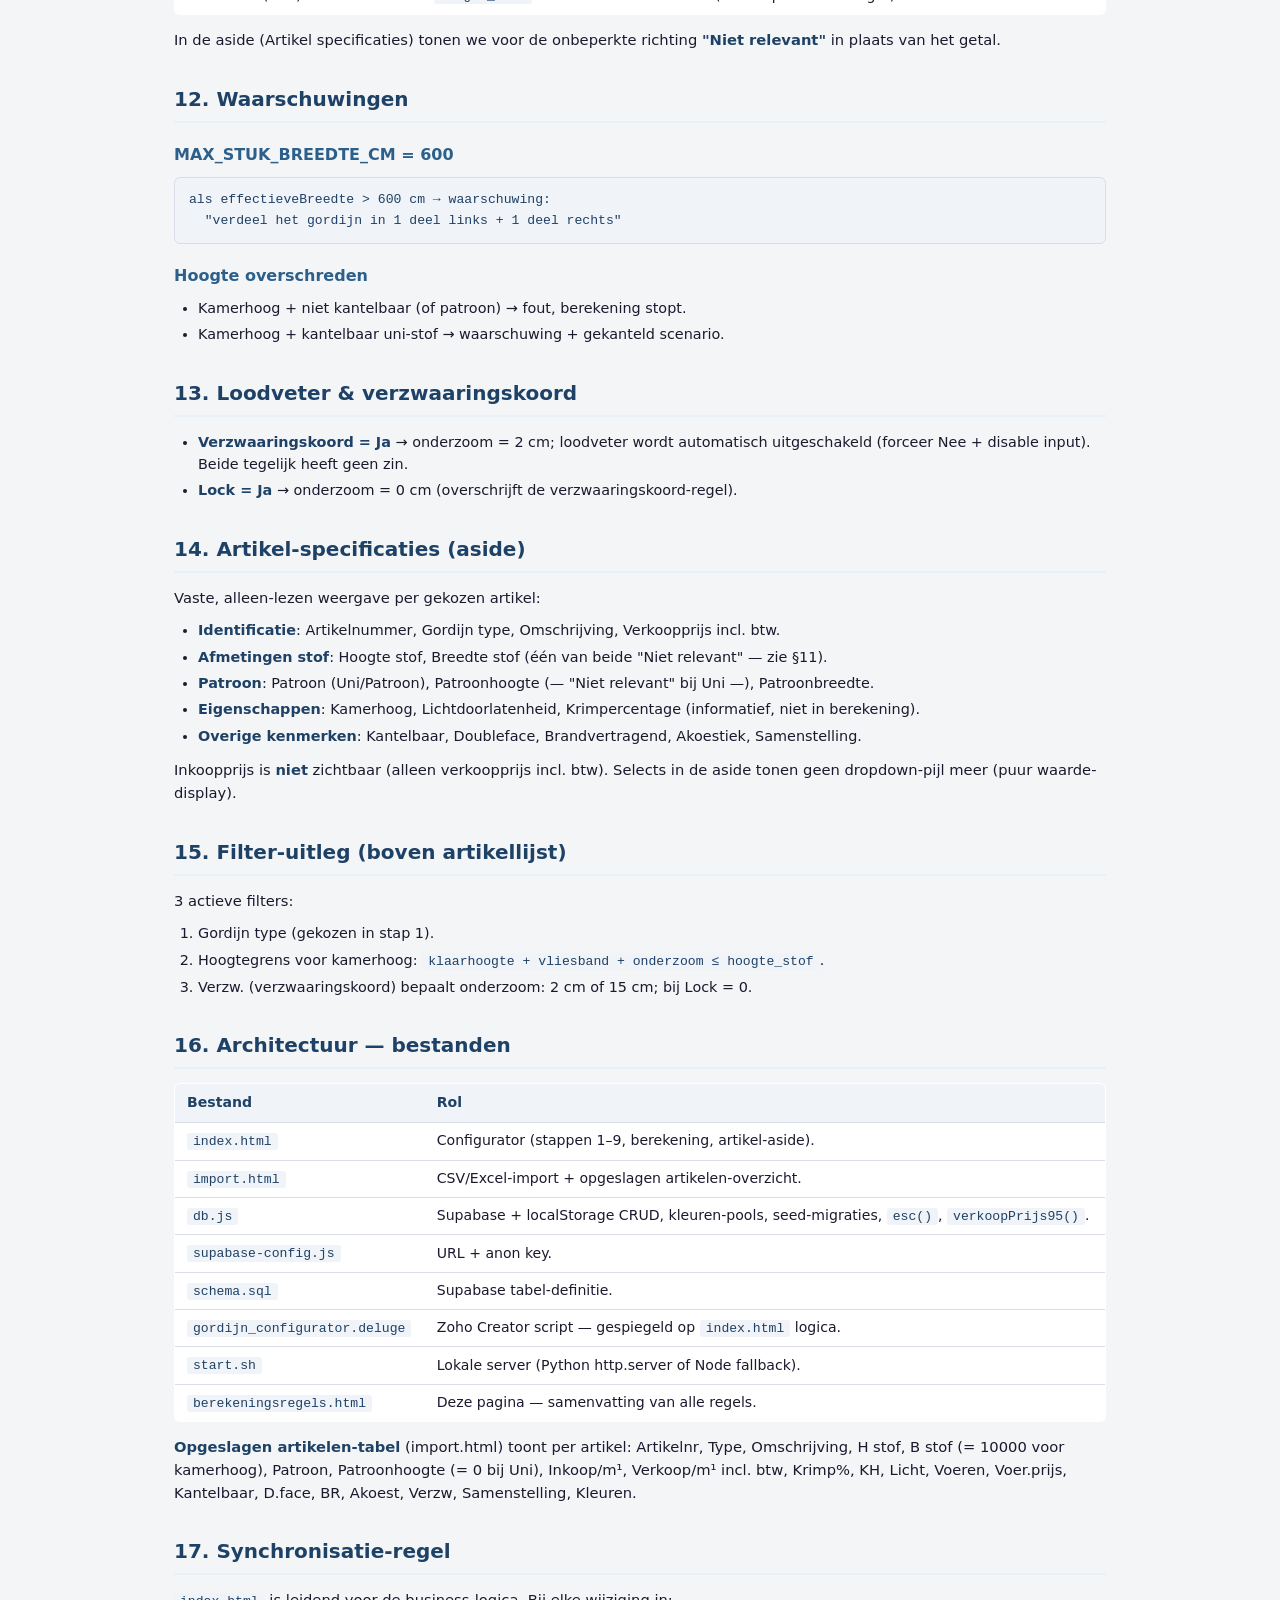
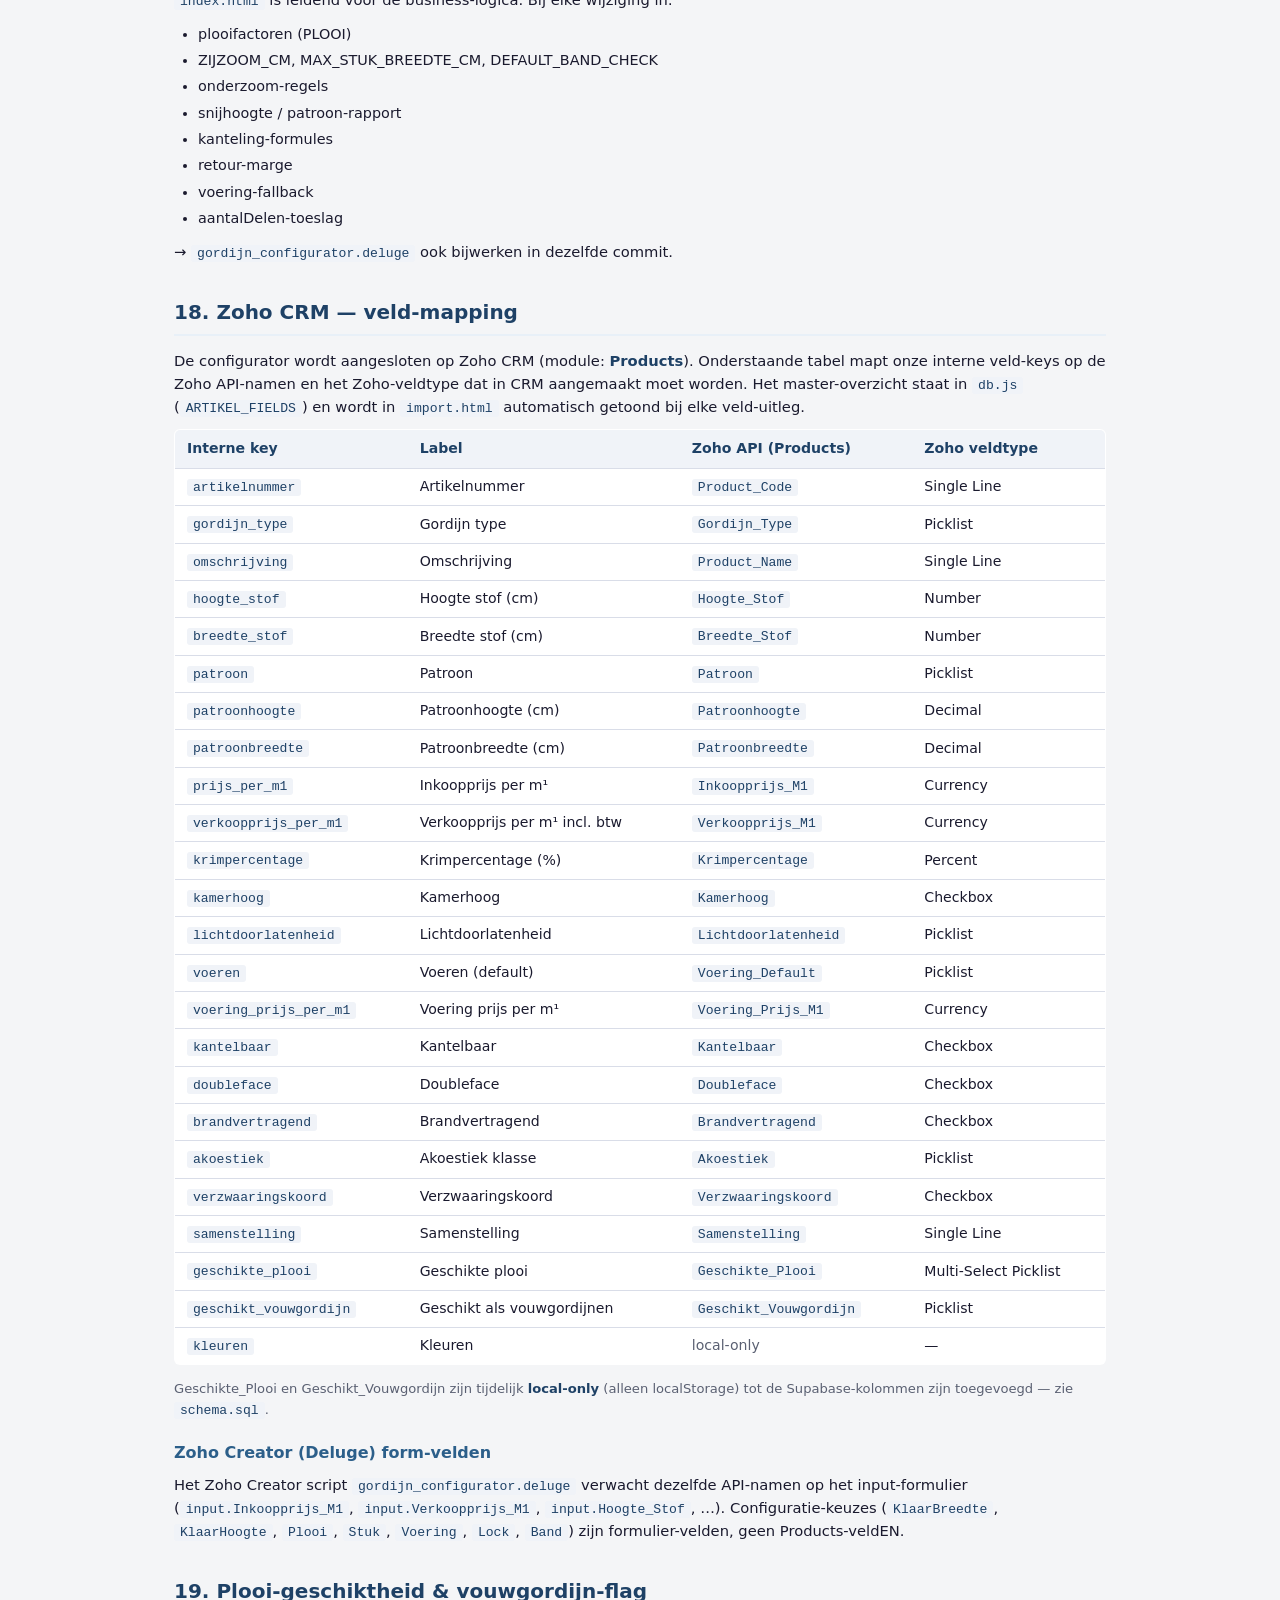
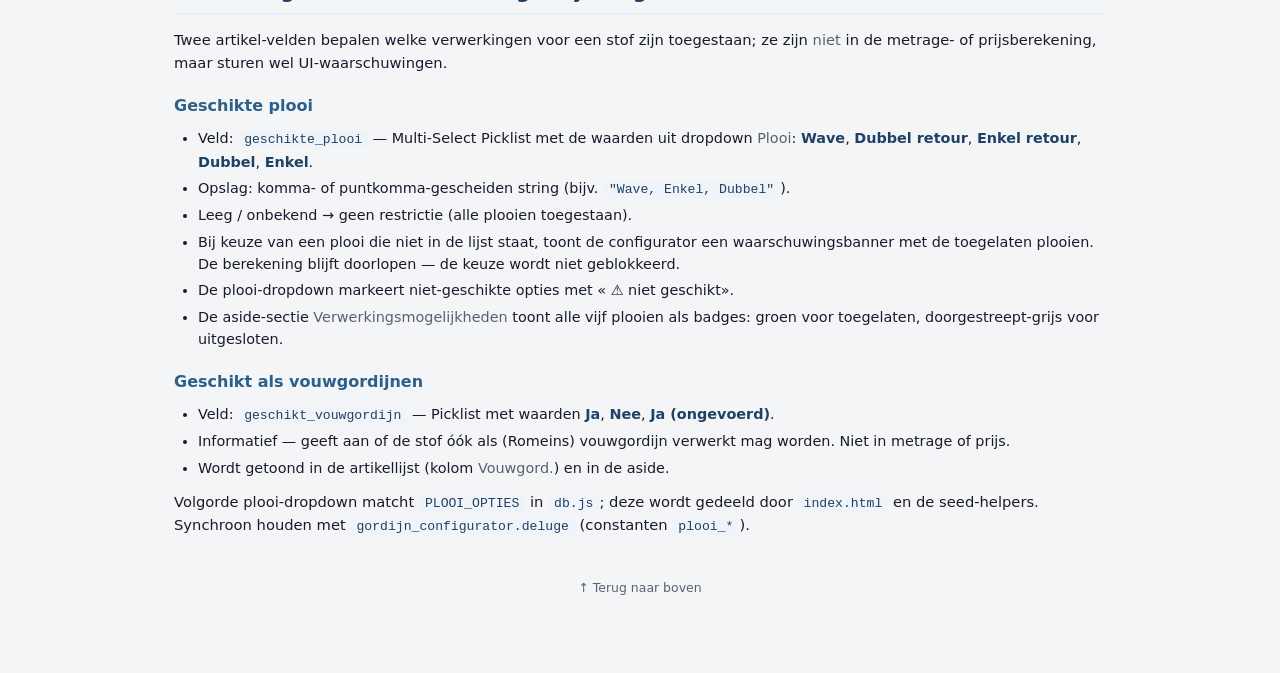
==== commit fba4342a: "Add Style Engine page — interieur-configurator with JSON output Nieuwe self-contained pagina style-c" ====
--- a/berekeningsregels.html
+++ b/berekeningsregels.html
@@ -148,6 +148,7 @@
   </svg>
   <h1>Berekeningsregels &amp; richtlijnen</h1>
   <nav>
+    <a href="style-configurator.html">&#10024; Style Engine</a>
     <a href="werking.html">&#128200; Werking</a>
     <a href="index.html">&larr; Configurator</a>
     <a href="import.html">&larr; Artikel import</a>
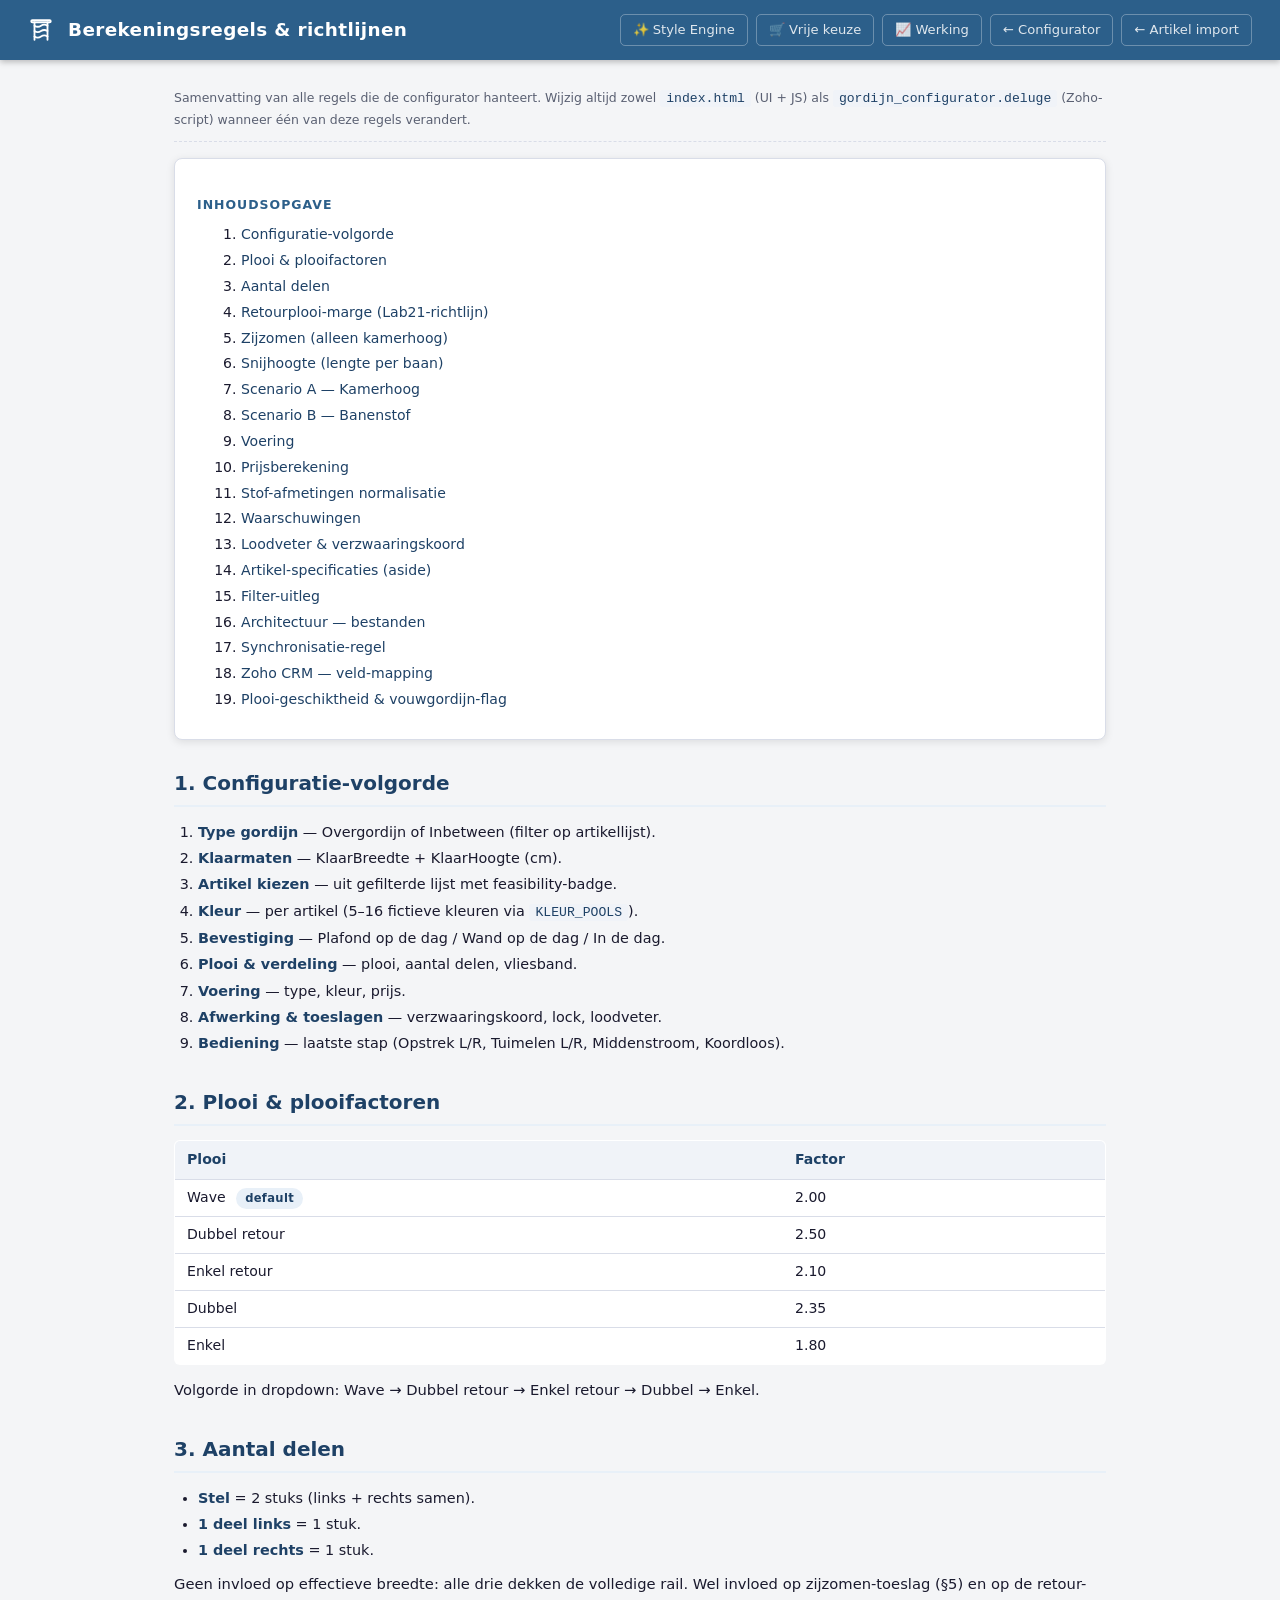
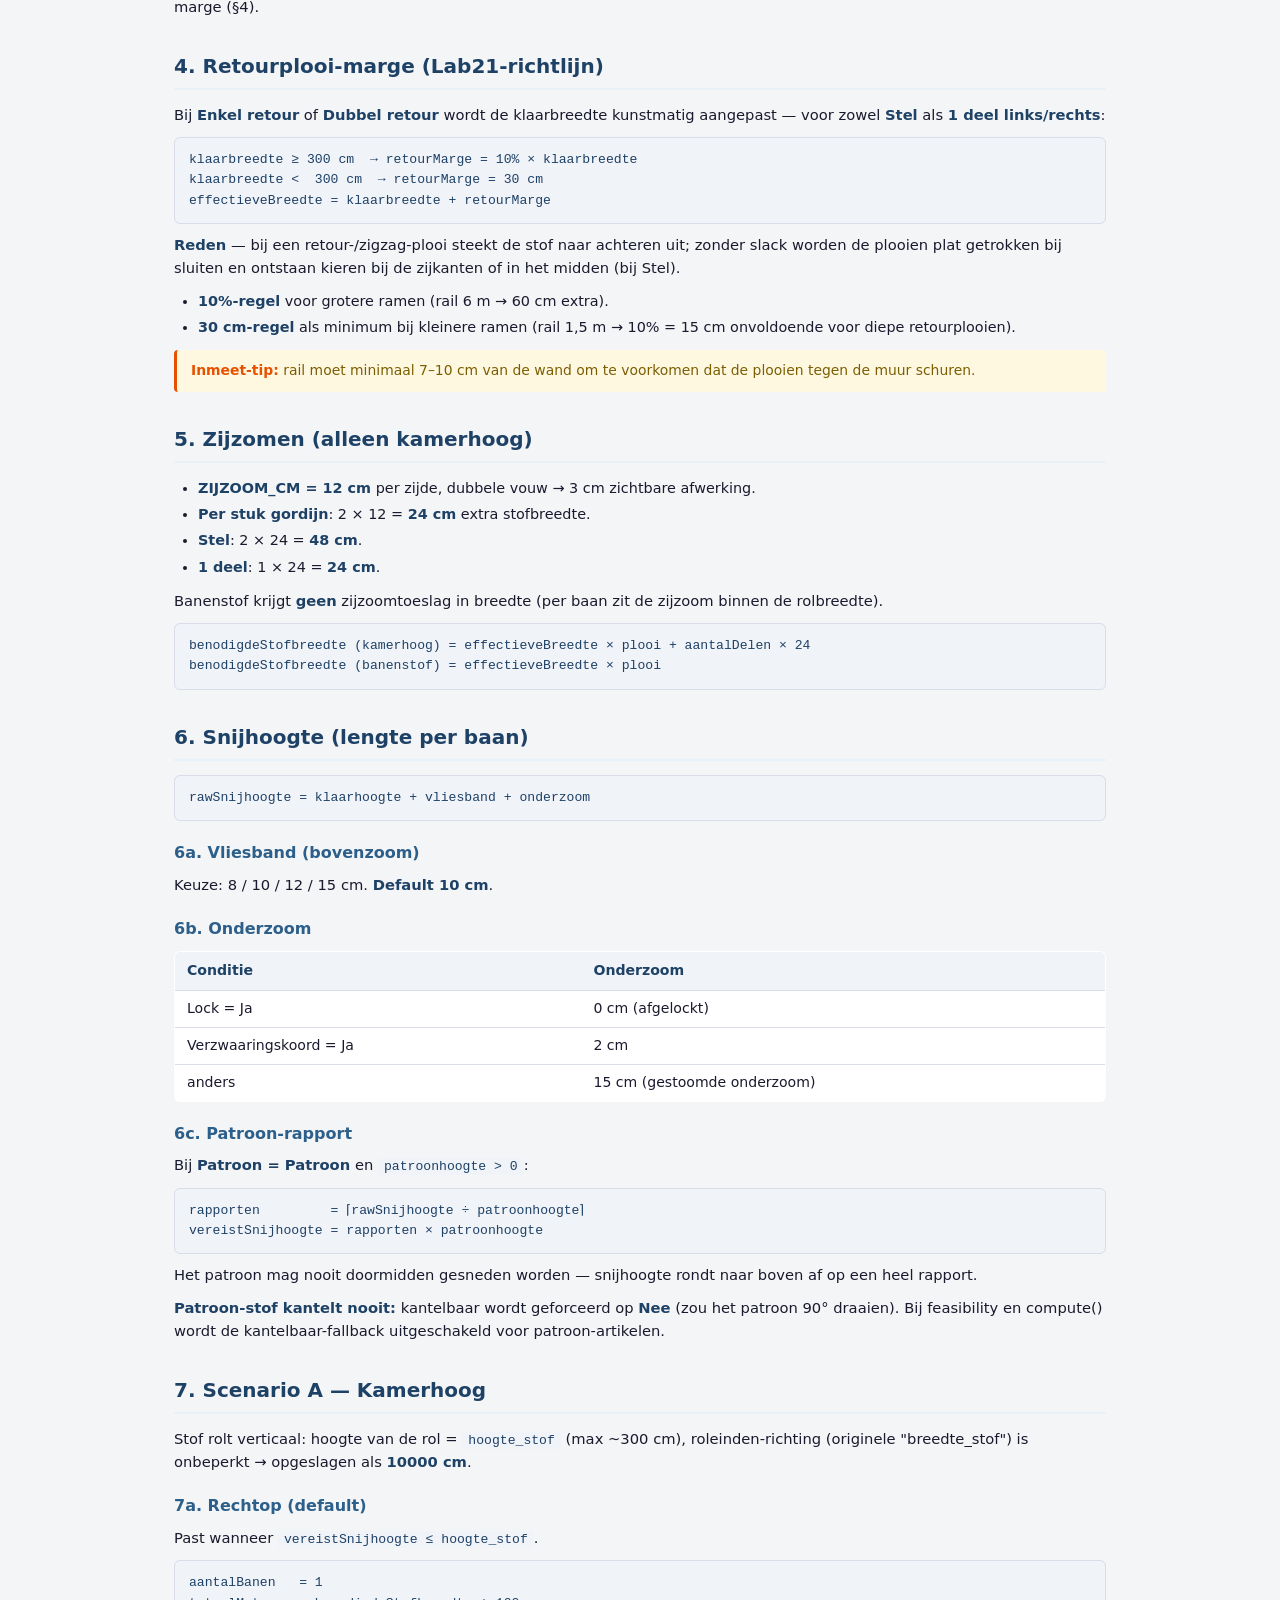
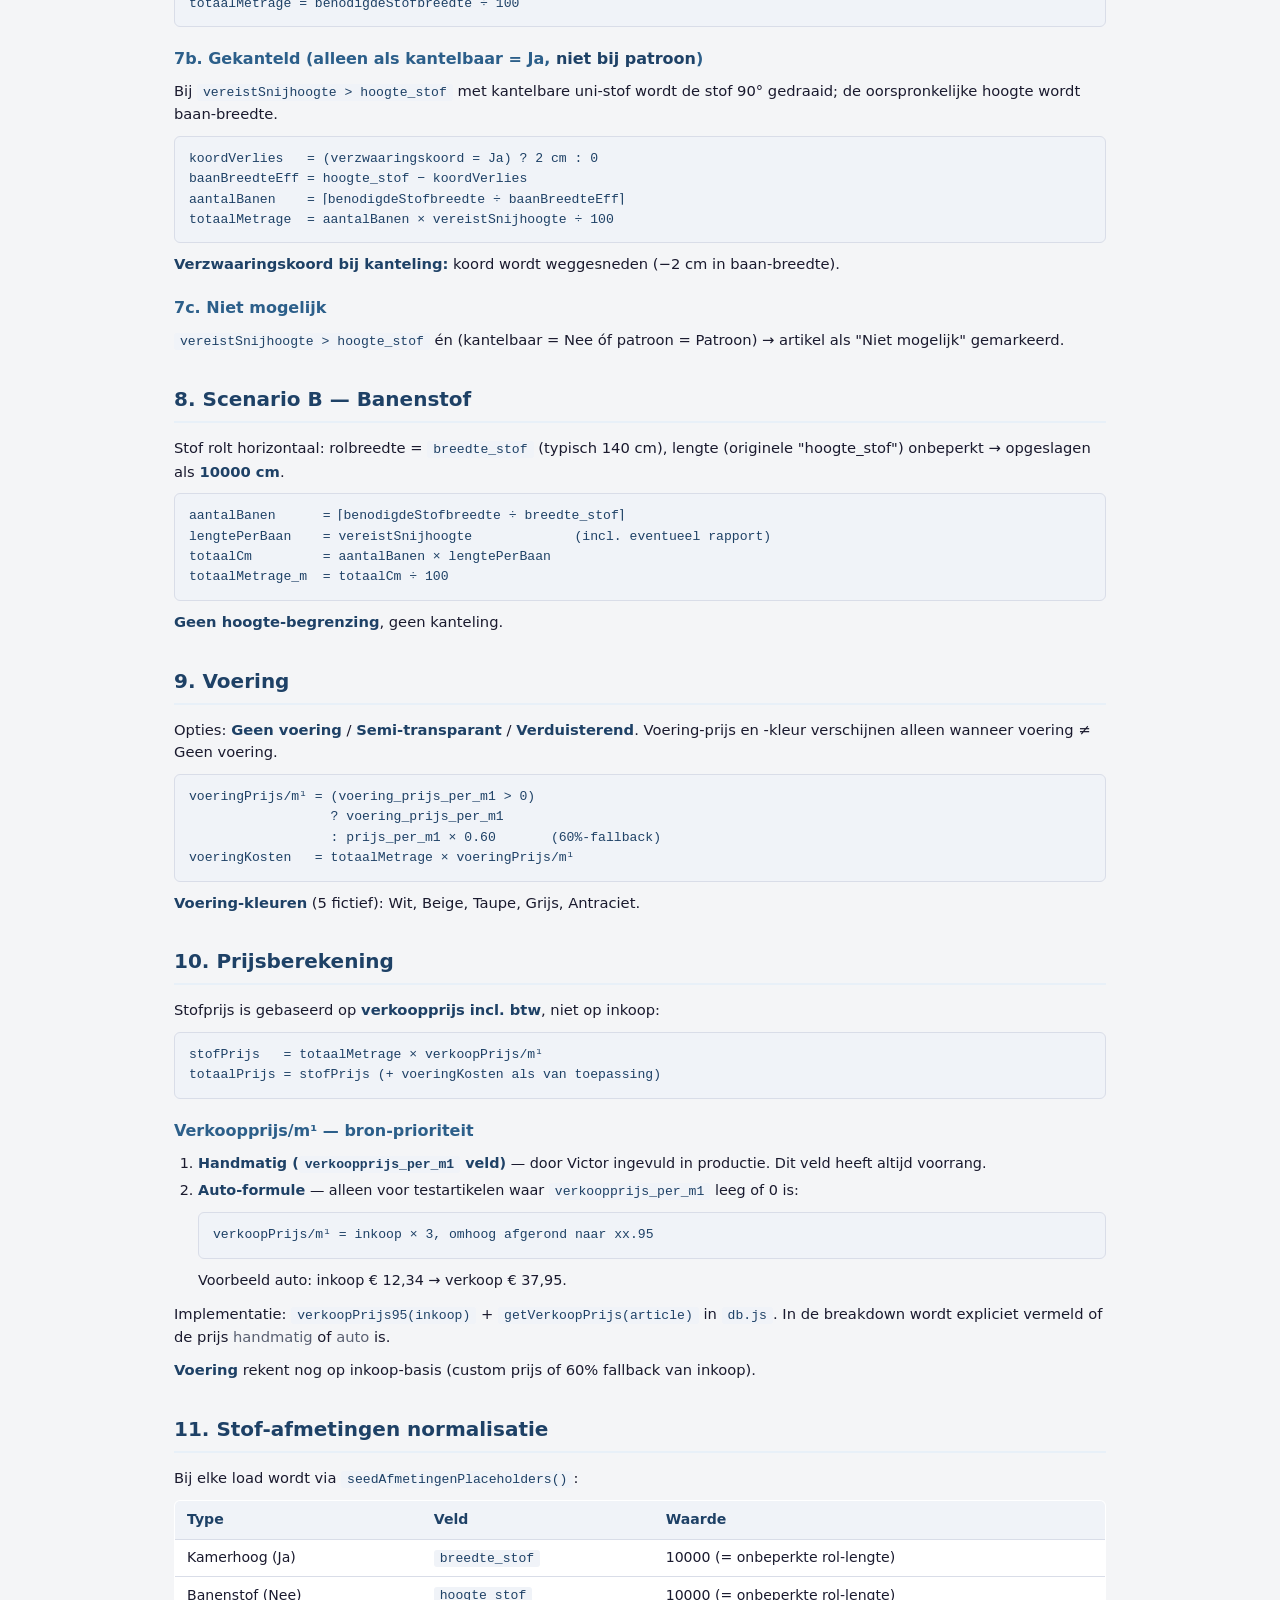
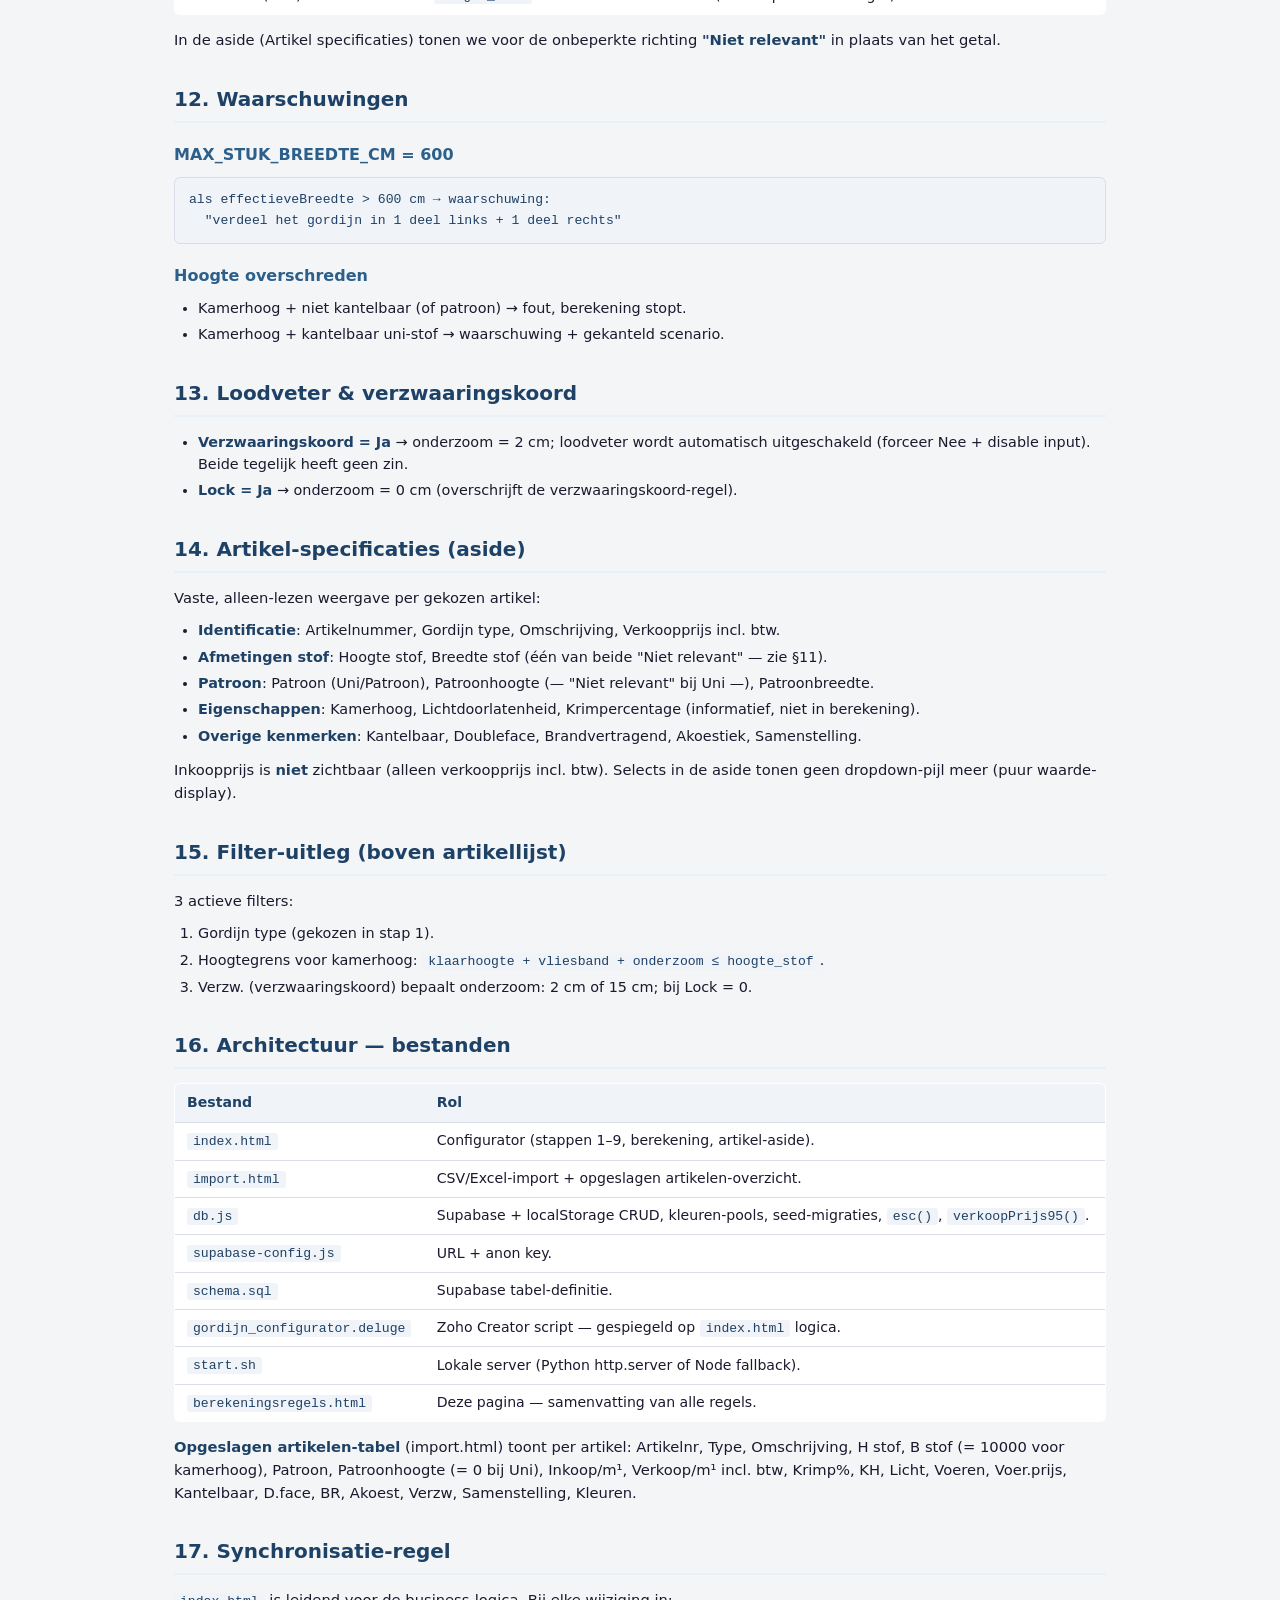
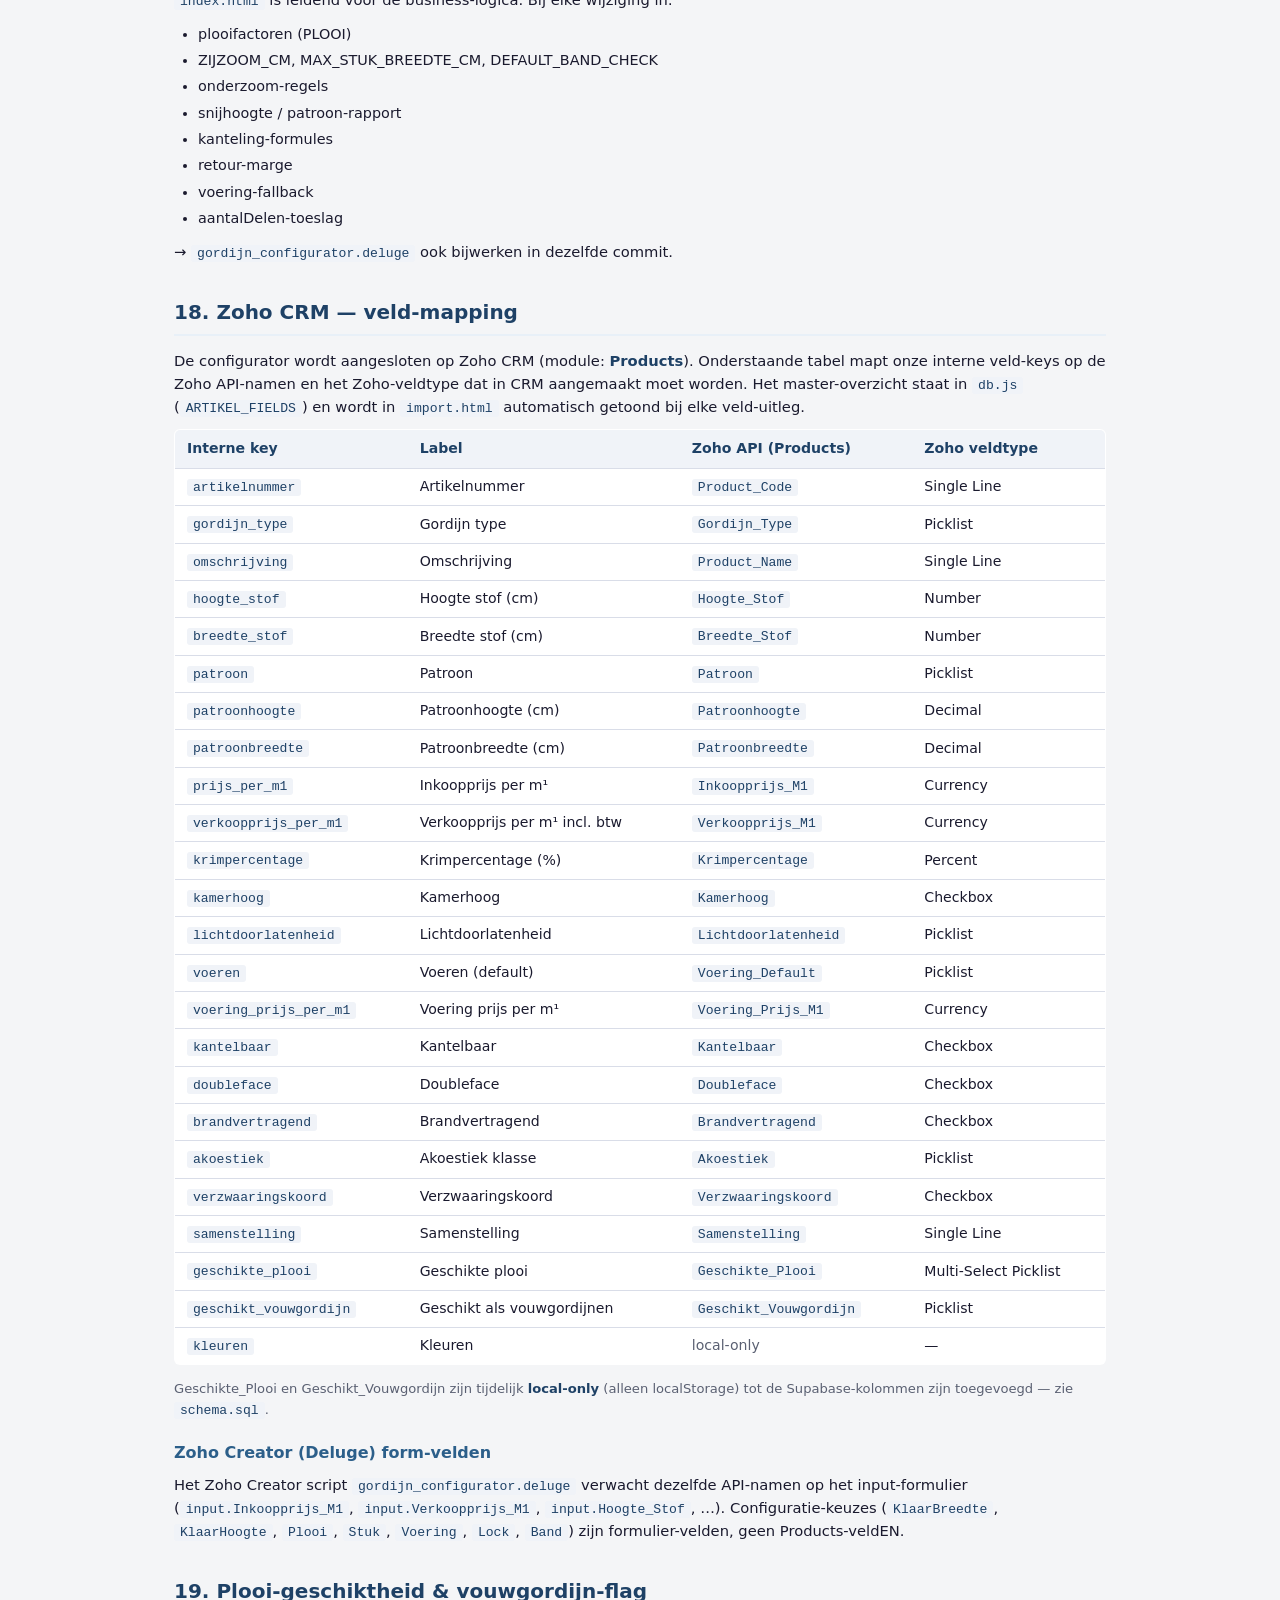
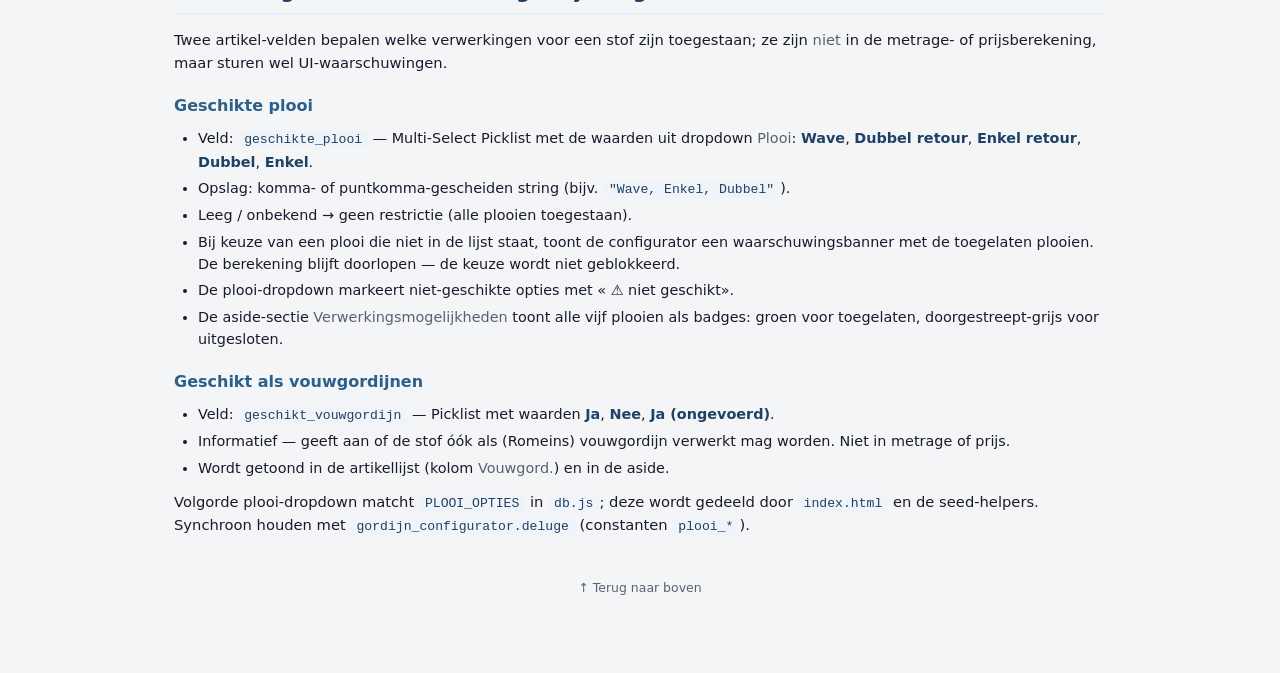
==== commit adc129f0: "Add Vrije Keuze: parallel product-selector path with cart + validation Nieuwe self-contained pagina " ====
--- a/berekeningsregels.html
+++ b/berekeningsregels.html
@@ -149,6 +149,7 @@
   <h1>Berekeningsregels &amp; richtlijnen</h1>
   <nav>
     <a href="style-configurator.html">&#10024; Style Engine</a>
+    <a href="product-selector.html">&#128722; Vrije keuze</a>
     <a href="werking.html">&#128200; Werking</a>
     <a href="index.html">&larr; Configurator</a>
     <a href="import.html">&larr; Artikel import</a>
